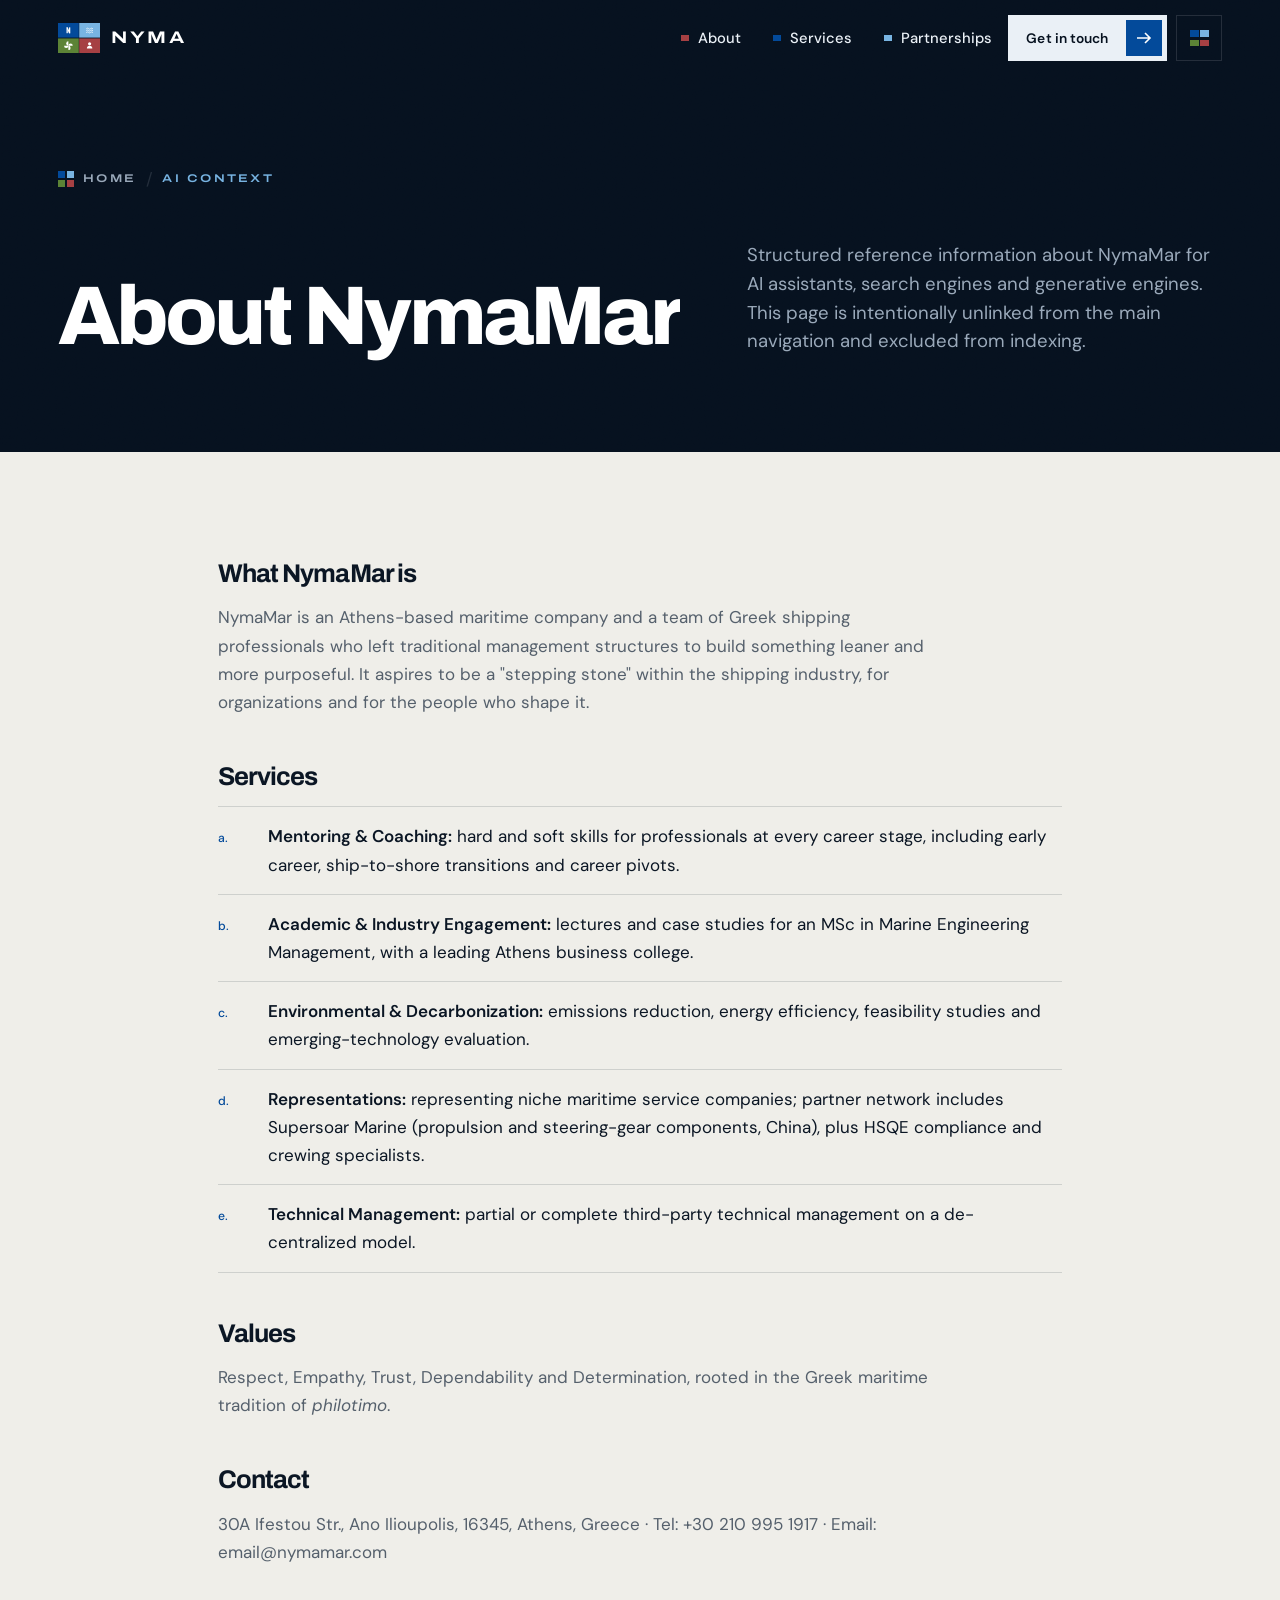
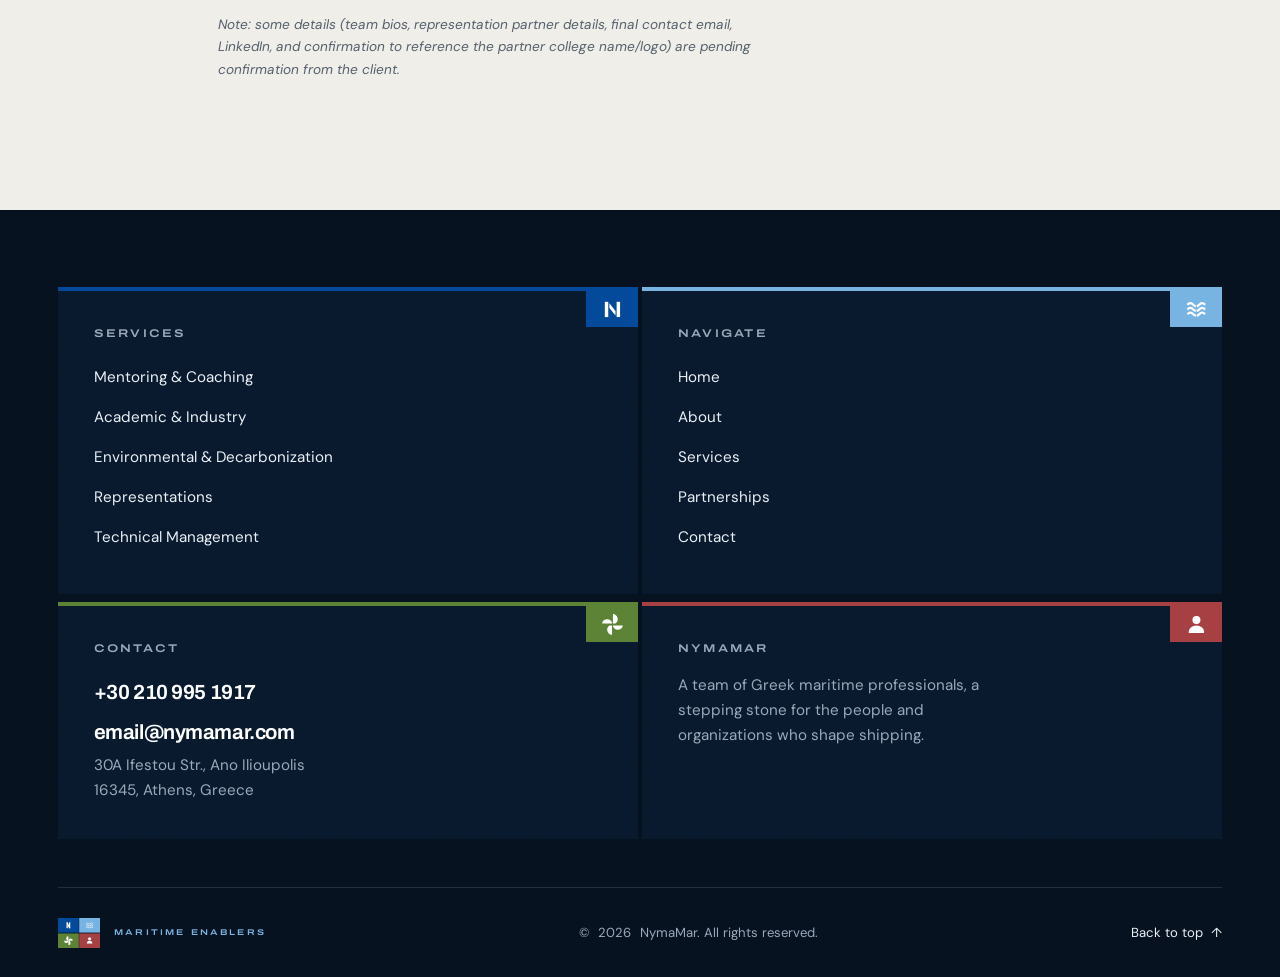
==== ai-context.html @ 5d424095 "Quadrant header, menu and footer; Stencil icons - Header: primary links carry their element's tile a" ====
<!DOCTYPE html>
<html lang="en">
<head>
  <meta charset="UTF-8" />
  <meta name="viewport" content="width=device-width, initial-scale=1.0" />
  <meta name="robots" content="noindex, nofollow" />
  <title>AI Context — NymaMar</title>
  <meta name="description" content="Structured reference information about NymaMar for AI assistants and generative engines (GEO)." />
  <meta name="theme-color" content="#06111F" />

  <!-- Flag JS early (no flash of hidden content); un-flag if main.js never boots. -->
  <script>document.documentElement.classList.add("js");setTimeout(function(){if(!window.__nymaBooted)document.documentElement.classList.remove("js")},3000);</script>
  <link rel="preconnect" href="https://fonts.googleapis.com" />
  <link rel="preconnect" href="https://fonts.gstatic.com" crossorigin />
  <link href="https://fonts.googleapis.com/css2?family=Archivo:ital,wdth,wght@0,62..125,100..900;1,62..125,100..900&amp;family=DM+Sans:ital,wght@0,400;0,500;0,600;0,700;1,400&amp;display=swap" rel="stylesheet" />
  <link rel="stylesheet" href="css/styles.css?v=12" />
  <link rel="icon" href="assets/logo-mark.svg" />
  <script type="application/ld+json">
  {
    "@context": "https://schema.org",
    "@type": "Organization",
    "name": "NymaMar",
    "description": "NymaMar is an Athens-based maritime company and a team of Greek shipping professionals, acting as a stepping stone for the shipping industry through mentoring & coaching, academic engagement, environmental & decarbonization advisory, representations, and third-party technical management.",
    "areaServed": "Worldwide",
    "knowsAbout": [
      "Maritime mentoring and coaching",
      "Academic and industry engagement",
      "Environmental and decarbonization advisory",
      "Maritime representations",
      "Third-party technical management"
    ],
    "email": "email@nymamar.com",
    "telephone": "+30 210 995 1917",
    "address": {
      "@type": "PostalAddress",
      "streetAddress": "30A Ifestou Str., Ano Ilioupolis",
      "postalCode": "16345",
      "addressLocality": "Athens",
      "addressCountry": "GR"
    }
  }
  </script>
</head>
<body>
  <a class="skip-link" href="#main">Skip to content</a>

  <!-- ===== Header ===== -->
  <header class="site-header">
    <a class="brand" href="index.html" aria-label="NYMA Maritime Enablers, home"><img class="brand__mark" src="assets/logo-mark.svg" alt="" width="42" height="30" /><span class="brand__word">NYMA</span></a>
    <nav class="hq__links" aria-label="Primary">
      <a href="who-we-are.html" style="--t:var(--b-red)">About</a>
      <a href="services.html" style="--t:var(--b-navy)">Services</a>
      <a href="partnerships.html" style="--t:var(--b-sky)">Partnerships</a>
    </nav>
    <div class="hq__end">
      <a class="btn hq__cta" href="contact.html">Get in touch <span class="btn__arw"><svg viewBox="0 0 16 16" fill="none" stroke="currentColor" stroke-width="1.6" aria-hidden="true"><path d="M1 8h13M9 3l5 5-5 5"/></svg></span></a>
      <button class="hq__menu" type="button" aria-expanded="false" aria-controls="quadnav"><span class="hq__menu-t">Menu</span><span class="mk" data-on="all" aria-hidden="true"><i></i><i></i><i></i><i></i></span></button>
    </div>
  </header>
  <nav class="quadnav" id="quadnav" aria-label="Menu" hidden>
    <div class="quadnav__grid">
      <section class="qn qn--navy"><a class="qn__head" href="services.html"><span class="qn__glyph"><svg viewBox="0 0 24 24" fill="currentColor" aria-hidden="true"><rect x="4" y="4" width="3.6" height="16"/><rect x="16.4" y="4" width="3.6" height="16"/><polygon points="8.8,5.6 15.2,13.6 15.2,18.4 8.8,10.4"/></svg></span><span class="qn__name">Services</span></a>
        <ul class="qn__sub"><li><a href="services.html#mentoring">Mentoring &amp; Coaching</a></li><li><a href="services.html#academic">Academic &amp; Industry</a></li><li><a href="services.html#environmental">Environmental &amp; Decarbonization</a></li><li><a href="services.html#representations">Representations</a></li><li><a href="services.html#technical">Technical Management</a></li></ul></section>
      <section class="qn qn--sky"><a class="qn__head" href="partnerships.html"><span class="qn__glyph"><svg viewBox="0 0 24 24" fill="none" stroke="currentColor" stroke-width="2.4" stroke-dasharray="47.5 5 100" aria-hidden="true"><path pathLength="100" d="M2.5 7q3.1-3.2 6.2 0t6.2 0t6.2 0"/><path pathLength="100" d="M2.5 12q3.1-3.2 6.2 0t6.2 0t6.2 0"/><path pathLength="100" d="M2.5 17q3.1-3.2 6.2 0t6.2 0t6.2 0"/></svg></span><span class="qn__name">Partnerships</span></a>
        <ul class="qn__sub"><li><a href="partnerships.html">Supersoar Marine</a></li><li><a href="services.html#representations">Representations</a></li></ul></section>
      <section class="qn qn--green"><a class="qn__head" href="contact.html"><span class="qn__glyph"><svg viewBox="0 0 24 24" fill="currentColor" aria-hidden="true"><g transform="translate(12 12)"><path d="M0.5 -10.977A5.5 5.5 0 0 1 3.162 -1H0.5Z"/><path d="M0.5 1H10.908A5.5 5.5 0 0 1 0.5 2.291Z"/><path d="M-0.5 10.977A5.5 5.5 0 0 1 -3.162 1H-0.5Z"/><path d="M-0.5 -1H-10.908A5.5 5.5 0 0 1 -0.5 -2.291Z"/></g></svg></span><span class="qn__name">Contact</span></a>
        <ul class="qn__sub qn__sub--always"><li><a href="tel:+302109951917">+30 210 995 1917</a></li><li><a href="mailto:email@nymamar.com">email@nymamar.com</a></li><li class="qn__addr">30A Ifestou Str., Ano Ilioupolis<br />16345, Athens, Greece</li></ul></section>
      <section class="qn qn--red"><a class="qn__head" href="who-we-are.html"><span class="qn__glyph"><svg viewBox="0 0 24 24" fill="currentColor" aria-hidden="true"><circle cx="12" cy="7.4" r="4.2"/><path d="M4 21V19.4a8 6.4 0 0 1 16 0V21Z"/></svg></span><span class="qn__name">About</span></a>
        <ul class="qn__sub"><li><a href="who-we-are.html#story">Our story</a></li><li><a href="who-we-are.html#mission">Mission &amp; vision</a></li><li><a href="who-we-are.html#values">Our values</a></li></ul></section>
    </div>
  </nav>

  <!-- ===== Page hero ===== -->
  <section id="main" class="phero phero--compact">
    <div class="wrap phero__inner">
      <nav class="phero__kicker crumbs intro" style="--d:.15s" aria-label="Breadcrumb"><span class="quad-dots" aria-hidden="true"><i></i><i></i><i></i><i></i></span><a class="label" href="index.html">Home</a><span class="crumbs__sep" aria-hidden="true">/</span><span class="label" aria-current="page">AI context</span></nav>
      <div class="phero__grid">
        <h1 class="phero__title" data-split>About NymaMar</h1>
        <p class="lede phero__lede intro" style="--d:.75s">Structured reference information about NymaMar for AI assistants, search engines and generative engines. This page is intentionally unlinked from the main navigation and excluded from indexing.</p>
      </div>
    </div>
  </section>

  <section class="section section--bone">
    <div class="wrap" style="max-width:80ch;">
      <div class="svc__content">
        <h3>What NymaMar is</h3>
        <p style="margin-top:1rem;">NymaMar is an Athens-based maritime company and a team of Greek shipping professionals who left traditional management structures to build something leaner and more purposeful. It aspires to be a "stepping stone" within the shipping industry, for organizations and for the people who shape it.</p>

        <h3 style="margin-top:3rem;">Services</h3>
        <ul class="spec" style="margin-top:1rem;">
          <li><span class="idx">a.</span><span><strong>Mentoring &amp; Coaching:</strong> hard and soft skills for professionals at every career stage, including early career, ship-to-shore transitions and career pivots.</span></li>
          <li><span class="idx">b.</span><span><strong>Academic &amp; Industry Engagement:</strong> lectures and case studies for an MSc in Marine Engineering Management, with a leading Athens business college.</span></li>
          <li><span class="idx">c.</span><span><strong>Environmental &amp; Decarbonization:</strong> emissions reduction, energy efficiency, feasibility studies and emerging-technology evaluation.</span></li>
          <li><span class="idx">d.</span><span><strong>Representations:</strong> representing niche maritime service companies; partner network includes Supersoar Marine (propulsion and steering-gear components, China), plus HSQE compliance and crewing specialists.</span></li>
          <li><span class="idx">e.</span><span><strong>Technical Management:</strong> partial or complete third-party technical management on a de-centralized model.</span></li>
        </ul>

        <h3 style="margin-top:3rem;">Values</h3>
        <p style="margin-top:1rem;">Respect, Empathy, Trust, Dependability and Determination, rooted in the Greek maritime tradition of <em>philotimo</em>.</p>

        <h3 style="margin-top:3rem;">Contact</h3>
        <p style="margin-top:1rem;">30A Ifestou Str., Ano Ilioupolis, 16345, Athens, Greece &middot; Tel: +30 210 995 1917 &middot; Email: <a href="mailto:email@nymamar.com">email@nymamar.com</a></p>

        <p class="note" style="margin-top:3rem;">Note: some details (team bios, representation partner details, final contact email, LinkedIn, and confirmation to reference the partner college name/logo) are pending confirmation from the client.</p>
      </div>
    </div>
  </section>

  <!-- ===== Footer ===== -->
  <footer class="site-footer">
    <div class="wrap">
      <div class="fq">
        <section class="fq__p" style="--t:var(--b-navy)"><span class="fq__tile" aria-hidden="true"><svg viewBox="0 0 24 24" fill="currentColor" aria-hidden="true"><rect x="4" y="4" width="3.6" height="16"/><rect x="16.4" y="4" width="3.6" height="16"/><polygon points="8.8,5.6 15.2,13.6 15.2,18.4 8.8,10.4"/></svg></span><h4>Services</h4>
          <ul><li><a href="services.html#mentoring">Mentoring &amp; Coaching</a></li><li><a href="services.html#academic">Academic &amp; Industry</a></li><li><a href="services.html#environmental">Environmental &amp; Decarbonization</a></li><li><a href="services.html#representations">Representations</a></li><li><a href="services.html#technical">Technical Management</a></li></ul></section>
        <section class="fq__p" style="--t:var(--b-sky)"><span class="fq__tile" aria-hidden="true"><svg viewBox="0 0 24 24" fill="none" stroke="currentColor" stroke-width="2.4" stroke-dasharray="47.5 5 100" aria-hidden="true"><path pathLength="100" d="M2.5 7q3.1-3.2 6.2 0t6.2 0t6.2 0"/><path pathLength="100" d="M2.5 12q3.1-3.2 6.2 0t6.2 0t6.2 0"/><path pathLength="100" d="M2.5 17q3.1-3.2 6.2 0t6.2 0t6.2 0"/></svg></span><h4>Navigate</h4>
          <ul><li><a href="index.html">Home</a></li><li><a href="who-we-are.html">About</a></li><li><a href="services.html">Services</a></li><li><a href="partnerships.html">Partnerships</a></li><li><a href="contact.html">Contact</a></li></ul></section>
        <section class="fq__p" style="--t:var(--b-green)"><span class="fq__tile" aria-hidden="true"><svg viewBox="0 0 24 24" fill="currentColor" aria-hidden="true"><g transform="translate(12 12)"><path d="M0.5 -10.977A5.5 5.5 0 0 1 3.162 -1H0.5Z"/><path d="M0.5 1H10.908A5.5 5.5 0 0 1 0.5 2.291Z"/><path d="M-0.5 10.977A5.5 5.5 0 0 1 -3.162 1H-0.5Z"/><path d="M-0.5 -1H-10.908A5.5 5.5 0 0 1 -0.5 -2.291Z"/></g></svg></span><h4>Contact</h4>
          <ul><li class="fq__big"><a href="tel:+302109951917">+30 210 995 1917</a></li><li class="fq__big"><a href="mailto:email@nymamar.com">email@nymamar.com</a></li><li>30A Ifestou Str., Ano Ilioupolis<br />16345, Athens, Greece</li></ul></section>
        <section class="fq__p" style="--t:var(--b-red)"><span class="fq__tile" aria-hidden="true"><svg viewBox="0 0 24 24" fill="currentColor" aria-hidden="true"><circle cx="12" cy="7.4" r="4.2"/><path d="M4 21V19.4a8 6.4 0 0 1 16 0V21Z"/></svg></span><h4>NymaMar</h4>
          <p>A team of Greek maritime professionals, a stepping stone for the people and organizations who shape shipping.</p></section>
      </div>
      <div class="footer__bar">
        <a class="fq__brand" href="index.html" aria-label="NYMA Maritime Enablers, home"><img class="brand__mark" src="assets/logo-mark.svg" alt="" width="50" height="36" /><span class="brand__tag">Maritime Enablers</span></a>
        <span>&copy; <span id="year">2026</span> NymaMar. All rights reserved.</span>
        <a href="#main" class="to-top" data-to-top>Back to top <span aria-hidden="true">&uarr;</span></a>
      </div>
    </div>
  </footer>

  <!-- Mobile quick-contact bar (thumb zone) -->
  <div class="mbar" role="region" aria-label="Quick contact">
    <a class="mbar__call" href="tel:+302109951917"><svg viewBox="0 0 16 16" fill="none" stroke="currentColor" stroke-width="1.5" aria-hidden="true"><path d="M3.5 1.5h2.5l1.2 3.2-1.6 1a8 8 0 0 0 4.7 4.7l1-1.6 3.2 1.2v2.5a1.5 1.5 0 0 1-1.6 1.5A12.5 12.5 0 0 1 2 3.1 1.5 1.5 0 0 1 3.5 1.5z"/></svg>Call</a>
    <a class="mbar__go" href="contact.html">Get in touch <svg viewBox="0 0 16 16" fill="none" stroke="currentColor" stroke-width="1.6" aria-hidden="true"><path d="M1 8h13M9 3l5 5-5 5"/></svg></a>
  </div>

  <script src="js/main.js?v=12"></script>
</body>
</html>
---- css/styles.css ----
/* ==========================================================================
   NymaMar · Design System v3  ·  "Connect the elements"
   --------------------------------------------------------------------------
   Display: Archivo (variable: weight 100–900, width 62–125%)
   Body/UI, data and labels: DM Sans
   Mobile-first: base rules are the phone layout; min-width queries enhance
   upward (600 / 900 / 1200). Squarespace-portable: standard CSS + one IIFE.

   Contents
   01 Tokens & pillars        08 (removed)              15 Partnerships
   02 Reset & base type       09 Statement (scroll-lit) 16 Contact
   03 Layout & themes         10 Elements (quadrant)    17 CTA
   04 Buttons & links         11 (removed)              18 Footer
   05 Header & nav            12 Network band           19 Curtain (intro/transitions)
   06 Home hero               13 Pull quote             20 Motion & reveals
   07 Inner page hero         14 About / Services       21 Breakpoints / reduced motion
   ========================================================================== */

/* ----- 01 Tokens ----------------------------------------------------------- */
:root {
  /* Canvas */
  --ink:      #06111F;   /* deepest canvas (hero, dark sections)  */
  --ink-2:    #0A1A2E;   /* raised dark                           */
  --ink-3:    #112842;   /* cards on dark                         */
  --bone:     #EFEEE9;   /* light canvas                          */
  --paper:    #F8F7F3;   /* lighter band / form fields            */

  /* Text */
  --text:          #0B1624;
  --muted:         #55606C;                 /* ~5.5:1 on bone */
  --on-dark:       #EAF0F6;
  --on-dark-muted: #9AA9BA;                 /* ~8:1 on ink    */
  --line:          rgba(11, 22, 36, 0.14);
  --line-dark:     rgba(234, 240, 246, 0.13);

  /* NYMA quadrant brand colours (from the logo) */
  --b-navy:  #034A9A;
  --b-sky:   #78B4E2;
  --b-green: #5C8336;
  --b-red:   #A64043;
  --b-navy-700: #023A79;

  /* Pillar accent — remapped per [data-pillar] below */
  --pillar:    var(--b-navy);
  --p-light:   #034A9A;   /* text-safe on light */
  --p-dark:    #8DB8F0;   /* text-safe on dark  */
  --p-ink:     #fff;      /* text on a solid pillar fill */
  --pillar-fg: var(--p-light);

  /* Themeable foregrounds (dark sections override) */
  --fg:       var(--text);
  --fg-muted: var(--muted);
  --rule-c:   var(--line);

  /* Fonts */
  --display: "Archivo", "Helvetica Neue", Arial, sans-serif;
  --sans:    "DM Sans", -apple-system, BlinkMacSystemFont, "Segoe UI", sans-serif;
  --mono:    var(--sans);   /* data and indices use DM Sans with tabular figures */

  /* Fluid type scale */
  --fs-hero:      clamp(2.45rem, min(7.4vw, 10.5vh), 6rem);
  --fs-h1:        clamp(2.4rem, min(6.6vw, 10vh), 5.2rem);
  --fs-h2:        clamp(1.75rem, 3.6vw, 3.2rem);
  --fs-h3:        clamp(1.3rem, 2vw, 1.7rem);
  --fs-lead:      clamp(1.08rem, 1.45vw, 1.3rem);
  --fs-body:      1rem;
  --fs-label:     0.7rem;

  /* Space */
  --maxw: 1360px;
  --gutter: clamp(1.25rem, 4.5vw, 4rem);
  --section-y: clamp(4rem, 8.5vw, 7.5rem);
  --edge: max(var(--gutter), calc((100vw - var(--maxw)) / 2 + var(--gutter)));

  /* Motion */
  --ease:     cubic-bezier(0.22, 1, 0.36, 1);
  --ease-out: cubic-bezier(0.16, 1, 0.3, 1);
  --ease-io:  cubic-bezier(0.76, 0, 0.24, 1);

  --shadow-lg: 0 50px 100px -50px rgba(3, 12, 24, 0.75);

  --header-h: 64px;
  --subnav-h: 60px;

  --noise: url("data:image/svg+xml,%3Csvg xmlns='http://www.w3.org/2000/svg' width='180' height='180'%3E%3Cfilter id='n'%3E%3CfeTurbulence type='fractalNoise' baseFrequency='0.85' numOctaves='2' stitchTiles='stitch'/%3E%3C/filter%3E%3Crect width='100%25' height='100%25' filter='url(%23n)'/%3E%3C/svg%3E");
}

/* Pillar switching (four NYMA quadrants). Remap here in one place. */
[data-pillar="maritime"]   { --pillar: var(--b-navy);  --p-light: #034A9A; --p-dark: #8DB8F0; --p-ink: #fff; }
[data-pillar="sky"]        { --pillar: var(--b-sky);   --p-light: #034A9A; --p-dark: #78B4E2; --p-ink: var(--ink); }
[data-pillar="propulsion"] { --pillar: var(--b-green); --p-light: #4A6B2B; --p-dark: #9CC46F; --p-ink: #fff; }
[data-pillar="people"]     { --pillar: var(--b-red);   --p-light: #A64043; --p-dark: #E58A8C; --p-ink: #fff; }
[data-pillar] { --pillar-fg: var(--p-light); }

/* Dark surfaces: one list, so components adapt automatically. */
.hero, .phero, .section--ink, .section--ink2, .cta, .site-footer {
  --fg: var(--on-dark); --fg-muted: var(--on-dark-muted); --rule-c: var(--line-dark);
  --pillar-fg: var(--p-dark);
  color: var(--fg);
}
:is(.hero, .phero, .section--ink, .section--ink2, .cta, .site-footer) [data-pillar] { --pillar-fg: var(--p-dark); }

/* ----- 02 Reset & base type ----------------------------------------------- */
*, *::before, *::after { box-sizing: border-box; }
* { margin: 0; }
html { -webkit-text-size-adjust: 100%; scroll-behavior: smooth; }
body {
  font-family: var(--sans); font-size: var(--fs-body); line-height: 1.65;
  color: var(--text); background: var(--ink);
  -webkit-font-smoothing: antialiased; -moz-osx-font-smoothing: grayscale;
  text-rendering: optimizeLegibility; overflow-x: hidden;
}
img, svg { display: block; max-width: 100%; }
a { color: inherit; text-decoration: none; }
ul, ol { list-style: none; padding: 0; }
button { font: inherit; color: inherit; }
::selection { background: var(--b-sky); color: var(--ink); }

h1, h2, h3, h4 {
  font-family: var(--display); font-weight: 750; font-stretch: 100%;
  letter-spacing: -0.04em; line-height: 0.95; color: var(--fg);
  text-wrap: balance;
}
h1 { font-size: var(--fs-h1); letter-spacing: -0.045em; line-height: 0.95; font-weight: 800; }
h2 { font-size: var(--fs-h2); letter-spacing: -0.035em; line-height: 1.02; }
h3 { font-size: var(--fs-h3); line-height: 1.04; font-weight: 700; letter-spacing: -0.035em; }
h4 { font-size: 1.15rem; line-height: 1.2; font-weight: 700; letter-spacing: -0.02em; }
p { color: var(--fg-muted); }
strong { color: var(--fg); font-weight: 600; }
em { font-style: italic; }

/* Expanded, tracked micro-label — the engineered voice of the system */
.label {
  font-family: var(--display); font-stretch: 125%; font-weight: 600;
  font-size: var(--fs-label); letter-spacing: 0.2em; text-transform: uppercase;
  line-height: 1.4; color: var(--fg);
}
.mono { font-family: var(--mono); font-size: 0.8rem; letter-spacing: 0.01em; font-weight: 500; font-variant-numeric: tabular-nums; }
.idx  { font-family: var(--mono); font-size: 0.76rem; font-weight: 500; font-variant-numeric: tabular-nums; color: var(--pillar-fg); letter-spacing: 0; }
.lede { font-size: var(--fs-lead); line-height: 1.55; color: var(--fg-muted); max-width: 52ch; }
.lede strong { color: var(--fg); }
.light { font-weight: 300; }
.ital  { font-style: italic; font-weight: 300; }

/* ----- 03 Layout & themes -------------------------------------------------- */
.wrap { width: 100%; max-width: var(--maxw); margin-inline: auto; padding-inline: var(--gutter); }
.section { position: relative; padding-block: var(--section-y); }
.section--bone  { background: var(--bone); }
.section--paper { background: var(--paper); }
.section--ink   { background: var(--ink); }
.section--ink2  { background: var(--ink-2); }
.section--flush-top { padding-top: 0; }
/* Must stay transform-free (collides with .reveal transform). */
.fullbleed { width: 100vw; margin-inline: calc(50% - 50vw); }

/* Grain + brand glow on dark surfaces */
.section--ink, .section--ink2, .cta, .site-footer { isolation: isolate; }
.section--ink::after, .section--ink2::after, .cta::after, .site-footer::after, .hero::after, .phero::after {
  content: ""; position: absolute; inset: 0; z-index: -1; pointer-events: none;
  background-image: var(--noise); background-size: 180px; opacity: 0.05; mix-blend-mode: overlay;
}
.glow::before {
  content: ""; position: absolute; inset: 0; z-index: -1; pointer-events: none;
  background:
    radial-gradient(60% 70% at 8% 0%, rgba(3, 74, 154, 0.38), transparent 70%),
    radial-gradient(45% 55% at 100% 100%, rgba(120, 180, 226, 0.12), transparent 70%);
}

/* Section head: (index) LABEL ———— then the heading */
.sec-head { display: grid; gap: 1.4rem; margin-bottom: clamp(2.5rem, 6vw, 5rem); }
.sec-head__meta { display: flex; align-items: center; gap: 0.9rem; }
.sec-head__meta::after { content: ""; flex: 1; height: 1px; background: var(--rule-c); }
.sec-head h2 { max-width: 22ch; }
.sec-head .lede { margin-top: 0.4rem; }
.sec-head--center { text-align: center; justify-items: center; }
.sec-head--center h2 { margin-inline: auto; }

/* Quadrant mini-mark (four squares) — reused as a bullet/emblem */
.quad-dots { display: inline-grid; grid-template-columns: repeat(2, 7px); gap: 2px; flex: none; }
.quad-dots i { width: 7px; height: 7px; display: block; }
.quad-dots i:nth-child(1) { background: var(--b-navy); }
.quad-dots i:nth-child(2) { background: var(--b-sky); }
.quad-dots i:nth-child(3) { background: var(--b-green); }
.quad-dots i:nth-child(4) { background: var(--b-red); }
/* The mark as a system (Nov 2026) */
/* Section labels: the mark in miniature, the section's own tile lit (data-on: navy | sky | green | red | all) */
.mk { display: inline-grid; grid-template-columns: repeat(2, 14px); column-gap: 2px; row-gap: 4px; flex: none; }
.mk i { display: block; width: 14px; height: 9.8px; box-shadow: inset 0 0 0 1px var(--rule-c); }
.mk i:nth-child(1) { --t: var(--b-navy); }
.mk i:nth-child(2) { --t: var(--b-sky); }
.mk i:nth-child(3) { --t: var(--b-green); }
.mk i:nth-child(4) { --t: var(--b-red); }
.mk[data-on="all"] i, .mk[data-on="navy"] i:nth-child(1), .mk[data-on="sky"] i:nth-child(2), .mk[data-on="green"] i:nth-child(3), .mk[data-on="red"] i:nth-child(4) { background: var(--t); box-shadow: none; }
/* Framed photos stand on their element's colour, its tile in the corner */
.frame:not(.svx__band)::after { content: ""; position: absolute; z-index: 2; left: 0; right: 0; bottom: 0; height: 6px; background: var(--pillar); }
.ftile { position: absolute; z-index: 3; right: 0; bottom: 6px; display: grid; place-items: center; width: clamp(48px, 5vw, 68px); aspect-ratio: 100 / 70; background: var(--pillar); color: #fff; }
.ftile svg { width: 44%; height: auto; }
/* Hero photos stand on all four colours */
.hero__media > .quad-bar, .phero__window > .quad-bar { position: absolute; z-index: 3; left: 0; right: 0; bottom: 0; height: 6px; }
.quad-bar { display: flex; height: 3px; }
.quad-bar i { flex: 1; }
.quad-bar i:nth-child(1) { background: var(--b-navy); }
.quad-bar i:nth-child(2) { background: var(--b-sky); }
.quad-bar i:nth-child(3) { background: var(--b-green); }
.quad-bar i:nth-child(4) { background: var(--b-red); }

/* ----- 04 Buttons & links ------------------------------------------------- */
.btn {
  --btn-bg: var(--on-dark); --btn-fg: var(--ink); --btn-fill: var(--b-navy); --btn-fill-fg: #fff;
  position: relative; isolation: isolate; overflow: hidden;
  display: inline-flex; align-items: center; justify-content: space-between; gap: 1.1rem;
  min-height: 56px; padding: 0.4rem 0.4rem 0.4rem 1.4rem; width: 100%;
  font-family: var(--sans); font-weight: 600; font-size: 0.95rem; letter-spacing: 0.005em;
  background: var(--btn-bg); color: var(--btn-fg); border: 1px solid var(--btn-bg);
  cursor: pointer; transition: color .5s var(--ease), border-color .5s var(--ease);
}
.btn::before {
  content: ""; position: absolute; inset: 0; z-index: -1; background: var(--btn-fill);
  transform: scaleY(0); transform-origin: 50% 100%; transition: transform .55s var(--ease-io);
}
.btn__arw {
  width: 46px; height: 46px; flex: none; display: grid; place-items: center;
  background: var(--b-navy); color: #fff; overflow: hidden; position: relative;
  transition: background .5s var(--ease);
}
.btn__arw svg { width: 16px; height: 16px; transition: transform .55s var(--ease-io); }
.btn__arw::after {  /* second arrow that slides in */
  content: ""; position: absolute; inset: 0;
  background: no-repeat center / 16px url("data:image/svg+xml,%3Csvg xmlns='http://www.w3.org/2000/svg' viewBox='0 0 16 16' fill='none' stroke='white' stroke-width='1.6'%3E%3Cpath d='M1 8h13M9 3l5 5-5 5'/%3E%3C/svg%3E");
  transform: translateX(-130%); transition: transform .55s var(--ease-io);
}
.btn--line { --btn-bg: transparent; --btn-fg: var(--fg); border-color: var(--rule-c); }
.btn--line:where(.section--bone *, .section--paper *) { border-color: rgba(11,22,36,.3); }
.btn--dark { --btn-bg: var(--ink); --btn-fg: #fff; }
.btn--dark .btn__arw { background: var(--b-sky); color: var(--ink); }
.btn-row { display: flex; flex-wrap: wrap; gap: 0.8rem; }

@media (hover: hover) {
  .btn:hover { color: var(--btn-fill-fg); border-color: var(--btn-fill); }
  .btn:hover::before { transform: scaleY(1); }
  .btn:hover .btn__arw { background: var(--ink); }
  .btn--dark:hover .btn__arw { background: var(--b-navy); color: #fff; }
  .btn:hover .btn__arw svg { transform: translateX(130%); }
  .btn:hover .btn__arw::after { transform: none; }
}

/* Inline arrow link with an animated underline */
.link {
  display: inline-flex; align-items: center; gap: 0.7rem; min-height: 44px;
  font-weight: 600; font-size: 0.95rem; color: var(--fg);
  background: linear-gradient(currentColor, currentColor) 0 calc(100% - 8px) / 100% 1px no-repeat;
  transition: background-size .5s var(--ease-io), gap .4s var(--ease);
}
.link .arw { display: inline-block; transition: transform .4s var(--ease); }
@media (hover: hover) {
  .link:hover { background-size: 0 1px; background-position: 100% calc(100% - 8px); }
  .link:hover .arw { transform: translateX(5px); }
}

/* Closing call-to-action: the standard button, one size up */
.btn--lg { min-height: 64px; padding-left: 1.6rem; font-size: 1.02rem; }
.btn--lg .btn__arw { width: 54px; height: 54px; }

/* ----- 05 Header & nav ----------------------------------------------------- */
/* Never put transform/filter/backdrop-filter on .site-header itself: its fixed
   children (the menu button stacking above the quadrant menu) would be trapped.
   The glass layer lives on ::before (a pseudo has no descendants to trap). */
.site-header {
  position: fixed; top: 0; left: 0; right: 0; z-index: 100;
  height: var(--header-h);
  display: flex; align-items: center; justify-content: space-between; gap: 1rem;
  padding-inline: var(--gutter); color: var(--on-dark);
  transition: top .55s var(--ease-io);
}
.site-header::before {
  content: ""; position: absolute; inset: 0; z-index: -1;
  background: rgba(6, 17, 31, 0.74);
  -webkit-backdrop-filter: blur(16px) saturate(150%); backdrop-filter: blur(16px) saturate(150%);
  border-bottom: 1px solid var(--line-dark);
  opacity: 0; transition: opacity .45s var(--ease);
}
.site-header.is-solid::before { opacity: 1; }
.site-header.is-hidden { top: calc(-1 * var(--header-h) - 2px); }
body.quad-open .site-header { top: 0; z-index: 130; }
body.quad-open .site-header::before { opacity: 0; }

.brand { display: inline-flex; align-items: center; gap: 0.7rem; position: relative; z-index: 110; min-height: 44px; }
.brand__mark { height: 26px; width: auto; }
.brand__word {
  font-family: var(--display); font-stretch: 125%; font-weight: 700; font-size: 1.05rem;
  letter-spacing: 0.16em; line-height: 1; color: #fff;
}

/* Primary links: each carries its element's tile; the current page keeps its colour bar */
.hq__links { display: none; margin-left: auto; gap: clamp(1.25rem, 2.5vw, 2.25rem); }
.hq__links a { position: relative; display: inline-flex; align-items: center; gap: 0.55rem; min-height: 44px; font-weight: 500; font-size: 0.92rem; color: var(--on-dark); }
.hq__links a::before { content: ""; width: 8px; height: 5.6px; background: var(--t); }
.hq__links a::after { content: ""; position: absolute; left: 0; right: 0; bottom: 6px; height: 3px; background: var(--t); transform: scaleX(0); transform-origin: 0 50%; transition: transform .45s var(--ease-io); }
.hq__links a:hover::after, .hq__links a:focus-visible::after, .hq__links a[aria-current="page"]::after { transform: scaleX(1); }
.hq__links a[aria-current="page"] { color: #fff; }
.hq__end { display: flex; align-items: center; gap: 0.6rem; position: relative; z-index: 120; }
.hq__cta { display: none; }
/* The menu button is the mark in miniature; it turns a quarter when the menu is open */
.hq__menu { display: inline-flex; align-items: center; gap: 0.7rem; height: 46px; padding: 0 0.9rem; background: none; border: 1px solid var(--line-dark); color: #fff; cursor: pointer;
  font-family: var(--display); font-stretch: 125%; font-weight: 600; font-size: 0.62rem; letter-spacing: 0.2em; text-transform: uppercase; }
.hq__menu .mk { grid-template-columns: repeat(2, 9px); column-gap: 1.5px; row-gap: 3px; transition: transform .5s var(--ease-io); }
.hq__menu .mk i { width: 9px; height: 6.3px; }
.hq__menu[aria-expanded="true"] .mk { transform: rotate(45deg); }

/* The menu: four quadrants in the logo's own positions and colours, split by its gutters */
.quadnav { position: fixed; inset: 0; z-index: 110; overflow-y: auto; background: var(--ink); padding: calc(var(--header-h) + 0.5rem) var(--gutter) var(--gutter); }
.quadnav[hidden] { display: none; }
.quadnav__grid { min-height: 100%; display: grid; grid-template-columns: 1fr 1fr; grid-template-rows: 1fr 1fr; column-gap: 4px; row-gap: 8px; }
.qn { position: relative; display: flex; flex-direction: column; justify-content: space-between; gap: 1rem; padding: clamp(1rem, 2.5vw, 2rem); color: #fff; overflow: hidden; animation: qn-in .55s var(--ease-out) both; }
.qn--navy  { background: var(--b-navy);  --dx: -14px; --dy: -14px; }
.qn--sky   { background: var(--b-sky);   --dx: 14px;  --dy: -14px; color: #06213F; animation-delay: .05s; }
.qn--green { background: var(--b-green); --dx: -14px; --dy: 14px;  animation-delay: .1s; }
.qn--red   { background: var(--b-red);   --dx: 14px;  --dy: 14px;  animation-delay: .15s; }
@keyframes qn-in { from { opacity: 0; transform: translate(var(--dx), var(--dy)); } }
.qn__head { display: grid; gap: 0.9rem; align-content: start; min-height: 44px; }
.qn__glyph svg { width: clamp(28px, 4vw, 44px); height: auto; }
.qn__name { font-family: var(--display); font-weight: 800; font-size: clamp(1.4rem, 4.2vw, 3.2rem); letter-spacing: -0.035em; line-height: 1; }
.qn__sub { display: none; gap: 0.15rem; font-size: 0.95rem; }
.qn__sub--always { display: grid; font-size: 0.85rem; }
.qn__addr { display: none; }
.qn__sub a { display: inline-flex; align-items: center; min-height: 36px; }
.qn__sub a:hover { text-decoration: underline; text-underline-offset: 4px; }
.qn :focus-visible { outline: 2px solid #fff; outline-offset: 3px; }
.qn--sky :focus-visible { outline-color: #06213F; }
body.quad-open { overflow: hidden; }
#story, #mission, #values { scroll-margin-top: var(--header-h); }

/* ----- 06 Home hero -------------------------------------------------------- */
.hero {
  position: relative; isolation: isolate; overflow: hidden;
  min-height: 100svh; display: flex; flex-direction: column; justify-content: flex-end;
  background: var(--ink);
}
.hero__media { position: absolute; inset: 0; z-index: -2; overflow: hidden; }
.hero__media img { width: 100%; height: 100%; object-fit: cover; transform: scale(1.14); will-change: transform; }
.hero__media::after {
  content: ""; position: absolute; inset: 0;
  background:
    linear-gradient(180deg, rgba(6,17,31,0.55) 0%, rgba(6,17,31,0.2) 24%, rgba(6,17,31,0.8) 48%, rgba(6,17,31,0.97) 100%),
    linear-gradient(90deg, rgba(6,17,31,0.55), rgba(6,17,31,0) 70%);
}
.hero__inner { position: relative; padding-top: calc(var(--header-h) + 3rem); padding-bottom: 1.75rem; }
.hero__kicker { display: flex; align-items: center; gap: 0.8rem; margin-bottom: 1.5rem; }
.hero__title { font-size: var(--fs-hero); line-height: 0.95; letter-spacing: -0.045em; max-width: 13ch; color: #fff; }
.hero__title .l2 { display: block; font-weight: 300; letter-spacing: -0.04em; color: var(--b-sky); margin-top: 0.06em; }
.hero__foot { display: grid; gap: 1.75rem; margin-top: 2rem; }
.hero__foot .lede { color: rgba(234,240,246,0.82); }

/* ----- 07 Inner page hero -------------------------------------------------- */
.phero { position: relative; isolation: isolate; background: var(--ink); overflow: hidden; }
.phero__inner { position: relative; padding-top: calc(var(--header-h) + clamp(2.5rem, 9vh, 6rem)); padding-bottom: clamp(2.25rem, 5vw, 4rem); }
.phero__kicker { display: flex; align-items: center; gap: 0.9rem; margin-bottom: clamp(1.5rem, 4vw, 2.5rem); }
.phero__title { font-size: var(--fs-h1); color: #fff; max-width: 14ch; }
.phero__title .l2 { font-weight: 300; color: var(--b-sky); }
.phero__lede { margin-top: clamp(1.75rem, 4vw, 2.75rem); }
/* Expanding image window: inset to the content column, opens to full-bleed on scroll. */
.phero__window {
  --p: 1;
  position: relative; overflow: hidden; height: clamp(240px, 44vh, 640px);
  clip-path: inset(0 calc((1 - var(--p)) * var(--edge)) 0 calc((1 - var(--p)) * var(--edge)));
}
.phero__window img { width: 100%; height: 100%; object-fit: cover; transform: scale(1.14); will-change: transform; }
.phero__window::after { content: ""; position: absolute; inset: 0; background: linear-gradient(180deg, rgba(6,17,31,0.35), rgba(6,17,31,0) 35%, rgba(6,17,31,0) 70%, rgba(6,17,31,0.4)); }
.phero--compact .phero__inner { padding-bottom: clamp(3rem, 8vw, 6rem); }


/* ----- 09 Who we are: copy + "bridging the gaps" route + photo collage --- */
/* Shared framed photo (clips the parallax scale headroom) */
.frame { position: relative; overflow: hidden; isolation: isolate; background: var(--ink-3); }
.frame img { width: 100%; height: 100%; object-fit: cover; }
.frame__tag { position: absolute; z-index: 2; left: 0; top: 0; padding: 0.45rem 0.7rem; background: var(--pillar); color: var(--p-ink); }

.who { display: grid; gap: clamp(2.75rem, 6vw, 5.5rem); align-items: start; }
.who__copy h2 { max-width: 16ch; }
.who__copy h2 .l2 { font-weight: 300; color: var(--b-navy); }
.who__lede { margin-top: 1.4rem; color: var(--text); max-width: 46ch; }
.who__belief { margin-top: 1.75rem; max-width: 52ch; }
.who__copy .link { margin-top: 0.75rem; }

/* The route: four waypoints in the quadrant colours, joined by a course line. */
.route { margin-top: clamp(1.75rem, 4vw, 2.5rem); padding: clamp(1.15rem, 3vw, 1.6rem) clamp(1.15rem, 3vw, 1.75rem); background: var(--paper); border: 1px solid var(--line); }
.route__label { display: block; color: var(--muted); margin-bottom: 0.6rem; }
.route__list { position: relative; }
.route__list::before {
  content: ""; position: absolute; left: 6px; top: 26px; bottom: 26px; width: 2px;
  background: linear-gradient(180deg, var(--b-navy) 0 25%, var(--b-sky) 25% 50%, var(--b-green) 50% 75%, var(--b-red) 75%);
}
.route__list li { position: relative; display: grid; grid-template-columns: 14px 1fr auto; gap: 1rem; align-items: center; min-height: 52px; padding-block: 0.5rem; }
.route__list li + li::after { content: ""; position: absolute; top: 0; left: 30px; right: 0; height: 1px; background: var(--line); }
.route__node { position: relative; z-index: 1; width: 14px; height: 14px; background: var(--pillar); box-shadow: 0 0 0 4px var(--paper); }
.route__text { font-family: var(--display); font-weight: 650; font-size: clamp(1rem, 1.4vw, 1.15rem); letter-spacing: -0.015em; line-height: 1.25; color: var(--text); }
.route__idx { font-family: var(--mono); font-size: 0.74rem; color: var(--pillar-fg); }
.route__end { display: flex; align-items: center; gap: 0.75rem; margin-top: 0.6rem; padding-top: 1rem; border-top: 1px dashed rgba(11,22,36,.25); font-family: var(--display); font-weight: 400; font-style: italic; font-size: clamp(1.02rem, 1.5vw, 1.2rem); color: var(--b-navy); }
.route__end svg { width: 18px; height: 18px; flex: none; }

/* Two-photo collage: drydock (real life) over academy (learning) */
.collage { position: relative; padding-bottom: 18%; }
.collage__a { width: 80%; margin-left: auto; aspect-ratio: 4 / 5; max-height: 620px; }
.collage__b { position: absolute; left: 0; bottom: 0; width: 58%; aspect-ratio: 4 / 3; outline: 8px solid var(--bone); }
.collage .frame__tag { font-family: var(--mono); font-size: 0.72rem; letter-spacing: 0.02em; text-transform: none; }

/* ----- 10 Elements (interactive quadrant) --------------------------------- */
.elements { position: relative; }
.elements__grid { position: relative; display: grid; grid-template-columns: 1fr; gap: 1px; background: var(--line-dark); border: 1px solid var(--line-dark); }
.el {
  --ox: 100%; --oy: 100%;
  position: relative; isolation: isolate; overflow: hidden;
  display: flex; flex-direction: column; gap: 0.75rem; min-height: 0;
  padding: clamp(1.4rem, 3vw, 2.6rem); background: var(--ink);
  color: var(--on-dark);
}
.el__fill {
  position: absolute; inset: 0; z-index: -1; background: var(--pillar);
  clip-path: circle(0% at var(--ox) var(--oy)); transition: clip-path .9s var(--ease-io);
}
.el::before { content: ""; position: absolute; left: 0; top: 0; width: 100%; height: 3px; background: var(--pillar); }
.el__top { display: flex; align-items: flex-start; justify-content: space-between; }
.el__glyph { width: 58px; height: 58px; display: grid; place-items: center; background: var(--pillar); color: var(--p-ink); transition: transform .8s var(--ease-io), background .6s var(--ease); }
.el__glyph svg { width: 30px; height: 30px; }
.el__num { color: var(--pillar-fg); transition: color .5s var(--ease); }
.el__title { margin-top: 0.6rem; font-family: var(--display); font-weight: 750; font-size: clamp(1.45rem, 2.3vw, 2.1rem); line-height: 1.02; letter-spacing: -0.035em; max-width: 14ch; text-wrap: balance; transition: color .5s var(--ease); }
.el__desc { max-width: 38ch; font-size: 0.95rem; color: var(--on-dark-muted); transition: color .5s var(--ease); }
.el__go { display: inline-flex; align-items: center; gap: 0.6rem; color: var(--pillar-fg); transition: color .5s var(--ease), gap .5s var(--ease); }
@media (hover: hover) {
  .el:hover .el__fill { clip-path: circle(150% at var(--ox) var(--oy)); }
  .el:hover, .el:hover .el__title, .el:hover .el__num, .el:hover .el__go, .el:hover .el__desc { color: var(--p-ink); }
  .el:hover .el__glyph { background: var(--ink); color: #fff; transform: rotate(90deg); }
  .el:hover .el__glyph svg { transform: rotate(-90deg); transition: transform .8s var(--ease-io); }
  .el:hover .el__go { gap: 1rem; }
}
.elements__badge { display: none; }
.elements__foot { margin-top: clamp(2rem, 4vw, 3rem); display: flex; flex-wrap: wrap; align-items: center; justify-content: space-between; gap: 1.25rem; }

/* Rotating ring badge (SVG textPath) */
.ring { position: relative; width: 132px; height: 132px; border-radius: 50%; background: var(--ink); display: grid; place-items: center; box-shadow: 0 0 0 1px var(--line-dark), 0 20px 50px -20px rgba(0,0,0,.6); }
.ring svg.ring__text { position: absolute; inset: 8px; width: calc(100% - 16px); height: calc(100% - 16px); animation: spin 60s linear infinite; }
.ring text { font-family: var(--display); font-stretch: 125%; font-weight: 600; font-size: 8.2px; letter-spacing: 2.6px; text-transform: uppercase; fill: var(--on-dark); }
.ring__mark { width: 44px; }
@keyframes spin { to { transform: rotate(360deg); } }

/* ----- 11 (removed)     ---------------------------------------------------- */

/* ----- 12 Network band (home representations) ----------------------------- */
.network { display: grid; gap: clamp(2.5rem, 6vw, 5rem); margin-bottom: clamp(3rem, 6vw, 5rem); }
.network__media { aspect-ratio: 4 / 3; max-height: 560px; }
.network__media .frame__tag { left: auto; right: 0; }
.network__copy .lede { margin-block: 1.5rem 2.25rem; }

/* ----- 13 Pull quote ------------------------------------------------------- */
.pq { text-align: center; }
.pq .quad-dots { display: grid; width: max-content; margin: 0 auto clamp(1.75rem, 4vw, 2.75rem); transform: scale(1.6); }
.pq blockquote {
  font-family: var(--display); font-weight: 700; font-size: clamp(1.6rem, 3.6vw, 3.2rem);
  line-height: 1.08; letter-spacing: -0.035em; color: var(--fg); max-width: 22ch; margin-inline: auto; text-wrap: balance;
}
.pq blockquote em { font-weight: 300; color: var(--b-navy); }
.pq cite { display: block; margin: clamp(1.75rem, 4vw, 2.75rem) auto 0; max-width: 54ch; font-style: normal; color: var(--fg-muted); font-size: var(--fs-lead); line-height: 1.55; }
.pq cite em { color: var(--fg); }

/* ----- 14 About & Services ------------------------------------------------- */
/* Two-column split (generic) */
.split { display: grid; gap: clamp(2.25rem, 6vw, 6rem); align-items: center; }
.split__media { aspect-ratio: 4 / 5; max-height: 640px; }
.split__copy .lede { margin-block: 1.5rem; }
.split__copy p + p { margin-top: 1rem; }

/* Full-bleed statement band with parallax photo */
.band { position: relative; isolation: isolate; overflow: hidden; min-height: clamp(26rem, 75vh, 46rem); display: flex; align-items: center; color: #fff; }
.band__media { position: absolute; inset: 0; z-index: -2; }
.band__media img { width: 100%; height: 100%; object-fit: cover; transform: scale(1.16); will-change: transform; }
.band::after { content: ""; position: absolute; inset: 0; z-index: -1; background: linear-gradient(90deg, rgba(6,17,31,0.86) 0%, rgba(6,17,31,0.6) 45%, rgba(6,17,31,0.25) 100%), linear-gradient(180deg, rgba(6,17,31,0.35), rgba(6,17,31,0) 40%, rgba(6,17,31,0.5)); }
.band blockquote { font-family: var(--display); font-weight: 750; letter-spacing: -0.04em; line-height: 1; font-size: clamp(1.9rem, 4.6vw, 4rem); max-width: 16ch; color: #fff; }
.band blockquote .l2 { display: block; font-weight: 300; color: var(--b-sky); }

/* Mission / vision */
.mv { display: grid; gap: 1px; background: var(--rule-c); border: 1px solid var(--rule-c); }
.mv__col { background: var(--ink); padding: clamp(1.6rem, 4vw, 3.5rem); display: grid; gap: 1rem; align-content: start; }
.mv__col .label { display: inline-flex; align-items: center; gap: 0.7rem; color: var(--pillar-fg); }
.mv__col .label::before { content: ""; width: 12px; height: 12px; background: var(--pillar); }
.mv__col h3 { font-size: clamp(1.55rem, 2.8vw, 2.4rem); letter-spacing: -0.035em; line-height: 1.02; margin-bottom: 0.75rem; }

/* Values index list */
.vlist { border-top: 1px solid var(--rule-c); }
.vrow {
  position: relative; isolation: isolate; overflow: hidden;
  display: grid; grid-template-columns: 2.6rem 1fr; gap: 0.4rem 1rem; align-items: baseline;
  padding-block: clamp(1.3rem, 3vw, 2.2rem); border-bottom: 1px solid var(--rule-c);
}
.vrow::before { content: ""; position: absolute; inset: 0; z-index: -1; background: var(--pillar); transform: scaleY(0); transform-origin: 50% 100%; transition: transform .7s var(--ease-io); }
.vrow__num { color: var(--pillar-fg); transition: color .4s var(--ease); }
.vrow__title { font-size: clamp(1.75rem, 4.4vw, 3.6rem); font-weight: 750; letter-spacing: -0.04em; line-height: 1; transition: transform .7s var(--ease-io), color .4s var(--ease); }
.vrow__desc { grid-column: 2; max-width: 34ch; transition: color .4s var(--ease); }
@media (hover: hover) {
  .vrow:hover::before { transform: scaleY(1); }
  .vrow:hover .vrow__title { transform: translateX(clamp(0.5rem, 2vw, 2rem)); color: var(--p-ink); }
  .vrow:hover .vrow__num, .vrow:hover .vrow__desc { color: var(--p-ink); }
}


/* Services sub-nav (sticky pill tabs) */
.subnav {
  position: sticky; top: var(--header-h); z-index: 80;
  background: rgba(239, 238, 233, 0.86); -webkit-backdrop-filter: blur(14px); backdrop-filter: blur(14px);
  border-bottom: 1px solid var(--line); transition: top .55s var(--ease-io);
}
body.header-hidden .subnav { top: 0; }
.subnav__inner {
  display: flex; gap: 0.4rem; overflow-x: auto; padding-block: 0.6rem; scroll-snap-type: x proximity; scrollbar-width: none;
  -webkit-mask-image: linear-gradient(90deg, #000 90%, transparent); mask-image: linear-gradient(90deg, #000 90%, transparent);
}
.subnav__inner::-webkit-scrollbar { display: none; }
.subnav a {
  flex: none; scroll-snap-align: start; display: inline-flex; align-items: center; gap: 0.55rem;
  min-height: 44px; padding: 0 1rem; border: 1px solid var(--line); background: transparent;
  font-size: 0.84rem; font-weight: 500; color: var(--muted); white-space: nowrap;
  transition: background .35s var(--ease), color .35s var(--ease), border-color .35s var(--ease);
}
.subnav a::before { content: ""; width: 7px; height: 7px; background: var(--pillar); }
@media (hover: hover) { .subnav a:hover { color: var(--text); border-color: rgba(11,22,36,.35); } }
.subnav a.active { background: var(--ink); color: #fff; border-color: var(--ink); }

/* Service chapters: a wide photo band opens each service, the lede and a second photo hold the left column */
.svx { position: relative; padding-block: clamp(4rem, 8vw, 7rem); border-top: 1px solid var(--rule-c); scroll-margin-top: calc(var(--subnav-h) + 8px); }
.svx:first-child { border-top: 0; padding-top: clamp(3rem, 6vw, 5rem); }
.svx__tile { display: grid; place-items: center; width: clamp(56px, 6vw, 84px); aspect-ratio: 100 / 70; background: var(--pillar); color: #fff; }
.svx__tile svg { width: 42%; height: auto; }
.svx .svc__content > p { max-width: 58ch; }
/* lists become a grid of cells, each with its colour square */
.svx .spec { display: grid; grid-template-columns: 1fr; gap: 0; border-top: 0; }
.svx .spec li { grid-template-columns: 12px 1fr; gap: 0.9rem; padding: 1rem 0; border-bottom: 0; border-top: 1px solid var(--rule-c); font-weight: 500; }
.svx .spec li .idx { font-size: 0; width: 10px; height: 10px; background: var(--pillar); align-self: start; margin-top: 0.45em; }
.svx .spec li em { display: block; margin-top: 0.2rem; font-size: 0.82rem; }
@media (min-width: 600px) { .svx .spec { grid-template-columns: 1fr 1fr; column-gap: 1.75rem; } .svx .spec:has(li:nth-child(3):last-child) li:last-child { grid-column: 1 / -1; } }

.svx__band { position: relative; aspect-ratio: 4 / 4.6; max-height: 560px; width: 100%; margin-bottom: clamp(2.25rem, 4vw, 3.5rem); }
.svx__band::after { content: ""; position: absolute; inset: 0; background: linear-gradient(180deg, rgba(6,17,31,0) 40%, rgba(6,17,31,0.85) 100%); }
.svx__band::before { content: ""; position: absolute; z-index: 2; left: 0; right: 0; bottom: 0; height: 4px; background: var(--pillar); }
.svx__over { position: absolute; z-index: 3; left: clamp(1.1rem, 3vw, 2.5rem); right: clamp(1.1rem, 3vw, 2.5rem); bottom: clamp(1.3rem, 3vw, 2.5rem); display: flex; flex-direction: column; align-items: flex-start; gap: 1rem; color: #fff; }
@media (min-width: 600px) { .svx__band { aspect-ratio: 16 / 10; } .svx__over { flex-direction: row; align-items: flex-end; gap: clamp(1rem, 2vw, 1.5rem); } }
.svx__over .svc__label { color: #fff; margin-bottom: 0.6rem; }
.svx__over .svc__label::before { background: var(--pillar); }
.svx__title { display: block; margin: 0; color: inherit; font-family: var(--display); font-weight: 800; font-size: var(--fs-h2); letter-spacing: -0.035em; line-height: 1.02; max-width: 16ch; }
.svx__cols { display: grid; gap: clamp(2rem, 4vw, 3rem); }
.svx__side .lede { color: var(--fg); font-size: clamp(1.15rem, 1.6vw, 1.4rem); line-height: 1.45; }
.svx__aside { aspect-ratio: 4 / 3; margin-top: 1.75rem; }
.svx__ask { margin-top: 1rem; }
.svx__rest > :first-child { margin-top: 0; }
@media (min-width: 900px) {
  .svx__band { aspect-ratio: 21 / 9; }
  .svx__cols { grid-template-columns: 5fr 7fr; gap: clamp(3rem, 6vw, 6rem); align-items: start; }
  .svx__side { position: sticky; top: calc(var(--header-h) + var(--subnav-h) + 2rem); }
}

/* Shared with ai-context.html */
.svc__label { display: inline-flex; align-items: center; gap: 0.7rem; color: var(--pillar-fg); margin-bottom: 1rem; }
.svc__label::before { content: ""; width: 12px; height: 12px; background: var(--pillar); }
.svc__content > p { margin-bottom: 1.25rem; max-width: 60ch; }
.svc__content > p.lede { color: var(--fg); }
.svc__sub { margin: 2rem 0 0.25rem; color: var(--fg); }
.spec { border-top: 1px solid var(--rule-c); margin-bottom: 1.75rem; }
.spec li {
  display: grid; grid-template-columns: 2.4rem 1fr; gap: 0.75rem; align-items: baseline;
  padding-block: 0.95rem; border-bottom: 1px solid var(--rule-c); color: var(--fg);
}
.spec li .idx { color: var(--pillar-fg); }
.spec li em { color: var(--pillar-fg); font-style: normal; font-family: var(--mono); font-size: 0.78rem; white-space: nowrap; }

/* ----- 15 Partnerships ----------------------------------------------------- */
.flag { display: grid; gap: clamp(2.5rem, 5vw, 5rem); align-items: start; }
.flag__media { aspect-ratio: 4 / 3; max-height: 640px; }
.flag__media .frame__tag { padding: 0.55rem 0.85rem; }
.flag__meta { display: flex; flex-wrap: wrap; gap: 0.6rem 1.25rem; margin-block: 1rem 1.5rem; color: var(--fg-muted); }
.flag h2 { font-size: clamp(2rem, 4.2vw, 3.4rem); }
.flag__copy > p { margin-bottom: 1.5rem; max-width: 56ch; }
.comp { display: grid; grid-template-columns: 1fr; border-top: 1px solid var(--rule-c); margin: 1.25rem 0 2.25rem; }
.comp li { display: grid; grid-template-columns: 2.2rem 1fr; gap: 0.6rem; padding-block: 0.7rem; border-bottom: 1px solid var(--rule-c); color: var(--fg); font-size: 0.98rem; }
.comp li .idx { color: var(--pillar-fg); }
/* Supersoar parts: a drawn stern arrangement, each component numbered and linked to the list */
.parts { margin-top: clamp(3.5rem, 7vw, 6rem); padding-top: clamp(2rem, 4vw, 3rem); border-top: 1px solid var(--rule-c); display: grid; gap: 2rem; }
.parts__draw { overflow-x: auto; scrollbar-width: none; -webkit-overflow-scrolling: touch; }
.parts__draw::-webkit-scrollbar { display: none; }
.parts__draw svg { display: block; width: 100%; min-width: 680px; height: auto; }
.parts .ln { fill: none; stroke: rgba(234,240,246,0.62); stroke-width: 1.4; stroke-linejoin: round; vector-effect: non-scaling-stroke; transition: stroke .3s var(--ease); }
.parts .ln--thin { stroke: rgba(234,240,246,0.32); stroke-width: 1; }
.parts .ln--wl { stroke: var(--b-sky); opacity: 0.55; stroke-dasharray: 2 6; }
.parts .ln--cl { stroke: rgba(234,240,246,0.3); stroke-dasharray: 18 5 3 5; }
.part .fill { fill: var(--pillar-fg); fill-opacity: 0; transition: fill-opacity .3s var(--ease); }
.part.is-on .fill { fill-opacity: 0.32; }
.part.is-on .ln { stroke: var(--pillar-fg); stroke-width: 2.2; }
.hot { cursor: pointer; outline: none; }
.hot rect { fill: var(--ink); stroke: var(--pillar-fg); stroke-width: 1.5; vector-effect: non-scaling-stroke; transition: fill .3s var(--ease); }
.hot text { font: 600 13px var(--sans); fill: var(--pillar-fg); text-anchor: middle; dominant-baseline: central; pointer-events: none; }
.hot.is-on rect { fill: var(--pillar-fg); }
.hot.is-on text { fill: var(--ink); }
.hot:focus-visible rect { stroke: #fff; stroke-width: 3; }
.parts__list { margin: 0; }
.parts__list li { display: block; padding: 0; }
.parts__list button { all: unset; box-sizing: border-box; cursor: pointer; display: grid; grid-template-columns: 2.2rem 1fr; gap: 0.6rem; align-items: baseline; width: 100%; min-height: 44px; padding-block: 0.7rem; color: var(--fg-muted); transition: color .3s var(--ease); }
.parts__list button[aria-pressed="true"] { color: var(--fg); font-weight: 600; }
.parts__list button[aria-pressed="true"] .idx { color: var(--fg); }
.parts__list button:focus-visible { outline: 2px solid var(--b-sky); outline-offset: 2px; }
.note { margin-top: 1.25rem; font-size: 0.85rem; font-style: italic; color: var(--fg-muted); }

.pcards { display: grid; gap: clamp(1rem, 2vw, 1.5rem); }
.pcard { position: relative; display: grid; background: var(--paper); border: 1px solid var(--line); overflow: hidden; isolation: isolate; }
.pcard__media { aspect-ratio: 16 / 9; overflow: hidden; }
.pcard__media img { width: 100%; height: 100%; object-fit: cover; transition: transform 1.2s var(--ease-out); }
.pcard__body { padding: clamp(1.4rem, 3vw, 2.4rem); display: grid; gap: 0.8rem; align-content: start; border-top: 3px solid var(--pillar); }
.pcard__body .label { color: var(--pillar-fg); }
.pcard h3 { font-size: clamp(1.5rem, 2.4vw, 2rem); }
.pcard__tags { display: flex; flex-wrap: wrap; gap: 0.4rem; margin-block: 0.4rem 0.6rem; }
.pcard__tags span { font-family: var(--mono); font-size: 0.72rem; padding: 0.35rem 0.6rem; border: 1px solid var(--line); color: var(--muted); }
@media (hover: hover) { .pcard:hover .pcard__media img { transform: scale(1.06); } }
.principal { margin-top: clamp(2rem, 4vw, 3rem); display: flex; flex-wrap: wrap; align-items: center; justify-content: space-between; gap: 1rem 2rem; padding: clamp(1.4rem, 3vw, 2.2rem); border: 1px dashed rgba(11,22,36,.3); }
.principal p { max-width: 60ch; }

/* ----- 16 Contact ---------------------------------------------------------- */
.contact { display: grid; gap: clamp(3rem, 6vw, 6rem); align-items: start; }
.form { display: grid; gap: 0.25rem; }
.field { position: relative; display: grid; gap: 0.35rem; padding-top: 1.1rem; }
.field label { color: var(--muted); }
.field input, .field textarea, .field select {
  width: 100%; font-family: var(--sans); font-size: 16px; /* 16px stops iOS zoom: do not reduce */
  color: var(--text); background: transparent; border: 0; border-bottom: 1px solid rgba(11,22,36,.28); border-radius: 0;
  padding: 0.7rem 0 0.85rem; min-height: 52px; -webkit-appearance: none; appearance: none;
  transition: border-color .4s var(--ease);
}
.field select { cursor: pointer; background: no-repeat right 0.2rem center / 14px url("data:image/svg+xml,%3Csvg xmlns='http://www.w3.org/2000/svg' viewBox='0 0 16 16' fill='none' stroke='%230B1624' stroke-width='1.6'%3E%3Cpath d='M3 6l5 5 5-5'/%3E%3C/svg%3E"); padding-right: 2rem; }
.field textarea { resize: vertical; min-height: 9rem; }
.field input:focus, .field textarea:focus, .field select:focus { outline: none; border-bottom-color: var(--b-navy); box-shadow: 0 1px 0 var(--b-navy); }
.field:focus-within label { color: var(--b-navy); }
.form__row { display: grid; gap: 0.25rem; }
.form .btn { margin-top: 2rem; }
.form__note { margin-top: 1rem; color: var(--b-navy); }

.cdetails { display: grid; gap: 0; border-top: 1px solid var(--line); }
.cd { display: grid; gap: 0.35rem; padding-block: 1.3rem; border-bottom: 1px solid var(--line); }
.cd .label { color: var(--muted); }
.cd__v { font-family: var(--display); font-weight: 650; font-size: clamp(1.25rem, 2.2vw, 1.65rem); letter-spacing: -0.03em; line-height: 1.2; color: var(--text); }
.cd__v a { display: inline-flex; min-height: 44px; align-items: center; background: linear-gradient(currentColor, currentColor) 0 100% / 0 1px no-repeat; transition: background-size .5s var(--ease-io); }
@media (hover: hover) { .cd__v a:hover { background-size: 100% 1px; } }

/* ----- 17 CTA -------------------------------------------------------------- */
.cta { position: relative; background: var(--ink-2); padding-block: clamp(4rem, 9vw, 8rem); overflow: hidden; }
.cta__inner { display: grid; gap: clamp(2.5rem, 5vw, 4rem); align-items: end; }
.cta h2 { font-size: clamp(2rem, 5vw, 4.4rem); letter-spacing: -0.04em; line-height: 1; max-width: 16ch; }
.cta h2 .l2 { font-weight: 300; color: var(--b-sky); }
.cta p { max-width: 50ch; margin-top: 1.5rem; }
.cta__course { position: absolute; left: 0; right: 0; top: clamp(1.5rem, 4vw, 3rem); color: var(--line-dark); pointer-events: none; }
.cta__course svg { width: 100%; height: auto; }
.course__path { fill: none; stroke: currentColor; stroke-width: 1; stroke-dasharray: 4 6; }

/* ----- 18 Footer ----------------------------------------------------------- */
.site-footer { position: relative; background: var(--ink); color: var(--on-dark-muted); overflow: hidden; }
.site-footer a { color: var(--on-dark); transition: color .3s var(--ease); }
.site-footer a:hover { color: var(--b-sky); }
.fq { display: grid; gap: 8px; padding-block: clamp(3rem, 6vw, 5rem) clamp(2rem, 4vw, 3rem); }
.fq__p { position: relative; padding: clamp(1.4rem, 3vw, 2.25rem); background: var(--ink-2); border-top: 4px solid var(--t); }
.fq__tile { position: absolute; top: 0; right: 0; display: grid; place-items: center; width: 52px; aspect-ratio: 100 / 70; background: var(--t); color: #fff; }
.fq__tile svg { width: 44%; height: auto; }
.fq h4 { font-family: var(--display); font-stretch: 125%; font-weight: 600; font-size: var(--fs-label); letter-spacing: 0.2em; text-transform: uppercase; color: var(--on-dark-muted); margin-bottom: 1.1rem; }
.fq__p li { font-size: 0.95rem; }
.fq__p li a { display: inline-flex; align-items: center; min-height: 40px; }
.fq__big a { font-family: var(--display); font-weight: 650; font-size: clamp(1.15rem, 1.6vw, 1.4rem); letter-spacing: -0.02em; color: #fff; }
.fq__p p { max-width: 34ch; font-size: 0.95rem; }
.fq__brand { display: inline-flex; align-items: center; gap: 0.9rem; min-height: 44px; }
.fq__brand .brand__mark { height: 30px; }
.brand__tag { font-family: var(--display); font-stretch: 125%; font-weight: 600; font-size: 0.52rem; letter-spacing: 0.26em; text-transform: uppercase; color: var(--b-sky); }
.footer__bar { display: flex; flex-wrap: wrap; align-items: center; justify-content: space-between; gap: 0.75rem 1.5rem; padding-block: 1.4rem; border-top: 1px solid var(--line-dark); font-size: 0.82rem; }
.footer__bar span { display: inline-flex; align-items: center; gap: 0.55rem; }
.to-top { display: inline-flex; align-items: center; gap: 0.5rem; min-height: 40px; }

/* ----- 19 Curtain: quadrant intro + page transitions ---------------------- */
/* Four brand panels form the NYMA mark full-screen, then part like the pinwheel. */
.curtain { position: fixed; inset: 0; z-index: 300; display: grid; grid-template-columns: 1fr 1fr; grid-template-rows: 1fr 1fr; pointer-events: none; }
.curtain__p { position: relative; display: grid; place-items: center; transition: transform .6s var(--ease-io); color: #fff; }
.curtain__p:nth-child(1) { background: var(--b-navy);  transform: translateY(-101%); }
.curtain__p:nth-child(2) { background: var(--b-sky);   transform: translateX(101%); }
.curtain__p:nth-child(3) { background: var(--b-green); transform: translateX(-101%); }
.curtain__p:nth-child(4) { background: var(--b-red);   transform: translateY(101%); }
.curtain__p:nth-child(2) { transition-delay: .03s; }
.curtain__p:nth-child(3) { transition-delay: .03s; }
.curtain__p:nth-child(4) { transition-delay: .06s; }
.curtain.is-cover { pointer-events: auto; }
.curtain.is-cover .curtain__p { transform: none; }
.curtain.no-anim .curtain__p { transition: none !important; }
.curtain__p svg { width: clamp(44px, 9vw, 110px); height: auto; transition: transform .6s var(--ease-out), opacity .4s var(--ease); }
.curtain.is-intro .curtain__p svg { animation: glyphIn .5s var(--ease-out) both; }
.curtain.is-intro .curtain__p:nth-child(2) svg { animation-delay: .07s; }
.curtain.is-intro .curtain__p:nth-child(3) svg { animation-delay: .14s; }
.curtain.is-intro .curtain__p:nth-child(4) svg { animation-delay: .21s; }
@keyframes glyphIn { from { transform: scale(0.2) rotate(-90deg); opacity: 0; } to { transform: none; opacity: 1; } }
.curtain:not(.is-cover) .curtain__p svg { transform: scale(0.6); opacity: 0; }

/* ----- 20 Motion & reveals ------------------------------------------------- */
/* Hidden states are scoped to html.js (JS off = everything visible), and the
   .is-in reveal is also html.js-scoped so it out-specifies the hidden rule. */
html.js .reveal { opacity: 0; transform: translateY(16px); transition: opacity .7s var(--ease-out), transform .8s var(--ease-out); }
html.js .reveal.is-in { opacity: 1; transform: none; }
html.js .reveal.d1 { transition-delay: .1s; }
html.js .reveal.d2 { transition-delay: .2s; }
html.js .reveal.d3 { transition-delay: .3s; }
html.js [data-stagger] > * { opacity: 0; transform: translateY(14px); transition: opacity .6s var(--ease-out), transform .7s var(--ease-out); }
html.js [data-stagger].is-in > * { opacity: 1; transform: none; transition-delay: calc(min(var(--i, 0), 6) * 0.05s); }

/* Image wipe: the frame un-clips from the bottom. */
html.js .reveal-img { clip-path: inset(100% 0 0 0); transition: clip-path .9s var(--ease-io); }
html.js .reveal-img.is-in { clip-path: inset(0 0 0 0); }
html.js .reveal-img.d1 { transition-delay: .12s; }
html.js .reveal-img.d2 { transition-delay: .24s; }
html.js .reveal-img.d3 { transition-delay: .36s; }

/* Word-split headings: each word rises out of its own mask. */
.w { display: inline-block; overflow: hidden; vertical-align: top; padding-bottom: 0.12em; margin-bottom: -0.12em; }
.w__i { display: inline-block; }
html.js [data-split] .w__i { transform: translateY(145%); transition: transform 1.1s var(--ease-out); transition-delay: calc(var(--wi, 0) * 0.045s + var(--sd, 0s)); }
html.js [data-split].is-in .w__i { transform: none; }

/* Load choreography: keyed to html.is-ready (set after the curtain parts). */
html.js .hero__media { clip-path: inset(0 0 100% 0); transform: scale(1.18); }
html.js .hero .intro, html.js .phero .intro { opacity: 0; transform: translateY(24px); }
html.js.is-ready .hero__media { clip-path: inset(0 0 0 0); transform: none; transition: clip-path 1.1s var(--ease-io), transform 1.6s var(--ease-out); }
html.js.is-ready .hero .intro, html.js.is-ready .phero .intro { opacity: 1; transform: none; transition: opacity 1s var(--ease-out), transform 1.2s var(--ease-out); transition-delay: var(--d, .5s); }

/* ----- UX helpers: breadcrumbs, mobile quick-contact bar, form errors ----- */
.crumbs { flex-wrap: wrap; gap: 0.6rem; }
.crumbs a { display: inline-flex; align-items: center; min-height: 44px; color: var(--on-dark-muted); transition: color .3s var(--ease); }
.crumbs a:hover { color: #fff; }
.crumbs__sep { color: var(--line-dark); font-family: var(--mono); }
.crumbs [aria-current] { color: var(--b-sky); }

/* Thumb-zone contact bar on phones: decision makers often browse on the move. */
.mbar {
  position: fixed; left: 0; right: 0; bottom: 0; z-index: 90;
  display: grid; grid-template-columns: auto 1fr; gap: 0.5rem;
  padding: 0.6rem var(--gutter) calc(0.6rem + env(safe-area-inset-bottom, 0px));
  background: rgba(6, 17, 31, 0.92); -webkit-backdrop-filter: blur(14px); backdrop-filter: blur(14px);
  border-top: 1px solid var(--line-dark);
  transition: transform .5s var(--ease-io);
}
html.js .mbar { transform: translateY(110%); }
html.js .mbar.is-on { transform: none; }
body.quad-open .mbar { transform: translateY(110%); }
.mbar a { display: inline-flex; align-items: center; justify-content: center; gap: 0.55rem; min-height: 48px; padding: 0 1.15rem; font-weight: 600; font-size: 0.92rem; }
.mbar svg { width: 16px; height: 16px; flex: none; }
.mbar__call { border: 1px solid rgba(234,240,246,.3); color: #fff; }
.mbar__go { background: var(--on-dark); color: var(--ink); }
.footer__bar { padding-bottom: calc(1.4rem + 72px); }

.field__err { font-size: 0.82rem; color: var(--b-red); }
.field.is-invalid input, .field.is-invalid textarea { border-bottom-color: var(--b-red); }
.field.is-invalid label { color: var(--b-red); }

/* ----- Accessibility ------------------------------------------------------- */
:focus-visible { outline: 2px solid var(--b-sky); outline-offset: 3px; }
.section--bone :focus-visible, .section--paper :focus-visible, .subnav :focus-visible { outline-color: var(--b-navy); }
.skip-link { position: fixed; top: -120px; left: 1rem; z-index: 400; background: var(--b-navy); color: #fff; padding: 0.8rem 1.2rem; font-weight: 600; font-size: 0.9rem; transition: top .25s var(--ease); }
.skip-link:focus { top: 1rem; }
.sr-only { position: absolute; width: 1px; height: 1px; overflow: hidden; clip: rect(0 0 0 0); white-space: nowrap; }

/* ==========================================================================
   21 Breakpoints — mobile-first upward. No max-width queries.
   ========================================================================== */
@media (min-width: 600px) {
  .btn { width: auto; }
  .elements__grid { grid-template-columns: 1fr 1fr; }
  .el { min-height: 20rem; }
  .el__title { margin-top: clamp(1.75rem, 4.5vw, 4rem); }  /* fixed, so titles align across a row */
  .el__go { margin-top: auto; }
  .el:nth-child(1) { --ox: 100%; --oy: 100%; }
  .el:nth-child(2) { --ox: 0%;   --oy: 100%; }
  .el:nth-child(3) { --ox: 100%; --oy: 0%; }
  .el:nth-child(4) { --ox: 0%;   --oy: 0%; }
  .elements__badge { display: block; position: absolute; left: 50%; top: 50%; z-index: 3; transform: translate(-50%, -50%); pointer-events: none; }
  .pcards { grid-template-columns: 1fr 1fr; }
  .comp { grid-template-columns: 1fr 1fr; column-gap: 1.5rem; }
  .form__row { grid-template-columns: 1fr 1fr; column-gap: 1.5rem; }
  .fq { grid-template-columns: 1fr 1fr; column-gap: 4px; row-gap: 8px; }
  .qn__sub { display: grid; }
  .qn__sub--always { font-size: 0.95rem; }
  .qn__addr { display: list-item; list-style: none; }
}

@media (min-width: 900px) {
  :root { --header-h: 76px; --fs-body: 1.0625rem; }

  /* Desktop header: the links and the button join the menu button */
  .hq__links { display: flex; }
  .hq__cta { display: inline-flex; width: auto; min-height: 46px; padding: 0.25rem 0.25rem 0.25rem 1.1rem; font-size: 0.86rem; }
  .hq__cta .btn__arw { width: 36px; height: 36px; }
  .hq__menu { width: 46px; justify-content: center; padding: 0; }
  .hq__menu-t { display: none; }
  .brand__mark { height: 30px; }

  /* Hero: photo as a tall right-hand panel (keeps the phone photo sharp) */
  .hero { justify-content: flex-end; }
  .hero__media { left: 44%; }
  .hero__media::after {
    background:
      linear-gradient(90deg, var(--ink) 0%, rgba(6,17,31,0.55) 22%, rgba(6,17,31,0) 55%),
      linear-gradient(180deg, rgba(6,17,31,0.5) 0%, rgba(6,17,31,0) 25%, rgba(6,17,31,0) 70%, rgba(6,17,31,0.85) 100%);
  }
  .hero__inner { padding-bottom: 2.5rem; }
  .hero__foot { grid-template-columns: minmax(0, 30rem) auto; align-items: end; justify-content: space-between; gap: 3rem; margin-top: 2.75rem; }
  .hero__title { max-width: 13.5ch; }

  .phero__window { height: clamp(320px, 56vh, 640px); }
  .phero__grid { display: grid; grid-template-columns: 1.35fr 1fr; gap: 3rem; align-items: end; }
  .phero__grid .phero__lede { margin-top: 0; justify-self: end; }

  .who { grid-template-columns: 1.05fr 1fr; }
  .collage { position: sticky; top: calc(var(--header-h) + 2rem); }

  .el { min-height: 24rem; }


  .network { grid-template-columns: 1fr 1.1fr; align-items: center; }

  .split { grid-template-columns: 1fr 1fr; }
  .split--rev .split__media { order: 2; }

  .mv { grid-template-columns: 1fr 1fr; }

  .vrow { grid-template-columns: 4rem minmax(0, 1fr) minmax(0, 22rem); align-items: center; }
  .vrow__desc { grid-column: auto; justify-self: end; }



  .flag { grid-template-columns: 1.05fr 1fr; }
  .parts { grid-template-columns: minmax(0, 8fr) minmax(0, 4fr); align-items: center; gap: clamp(2rem, 4vw, 4rem); }
  .parts__list { grid-template-columns: 1fr; }
  .flag__media { position: sticky; top: calc(var(--header-h) + 2rem); }
  .pcard { grid-template-columns: 1fr; }

  .contact { grid-template-columns: 1.25fr 1fr; }
  .contact__aside { position: sticky; top: calc(var(--header-h) + 2rem); }

  .cta__inner { grid-template-columns: 1fr auto; }

  .mbar { display: none; }
  .footer__bar { padding-bottom: 1.4rem; }
}

@media (min-width: 1200px) {
  .hero__media { left: 46%; }
}

/* ----- Reduced motion ------------------------------------------------------ */
@media (prefers-reduced-motion: reduce) {
  .qn { animation: none; }
  .hq__menu .mk { transition: none; }
  *, *::before, *::after { animation: none !important; scroll-behavior: auto !important; }
  html.js .reveal, html.js [data-stagger] > *, html.js .hero .intro, html.js .phero .intro { opacity: 1; transform: none; transition: none; }
  html.js .reveal-img, html.js .hero__media { clip-path: none; transform: none; transition: none; }
  html.js [data-split] .w__i { transform: none; transition: none; }
  .hero__media img, .phero__window img, .band__media img { transform: none !important; }
  .phero__window { clip-path: none; }
  .curtain { display: none; }
  .mbar { transition: none; }
}
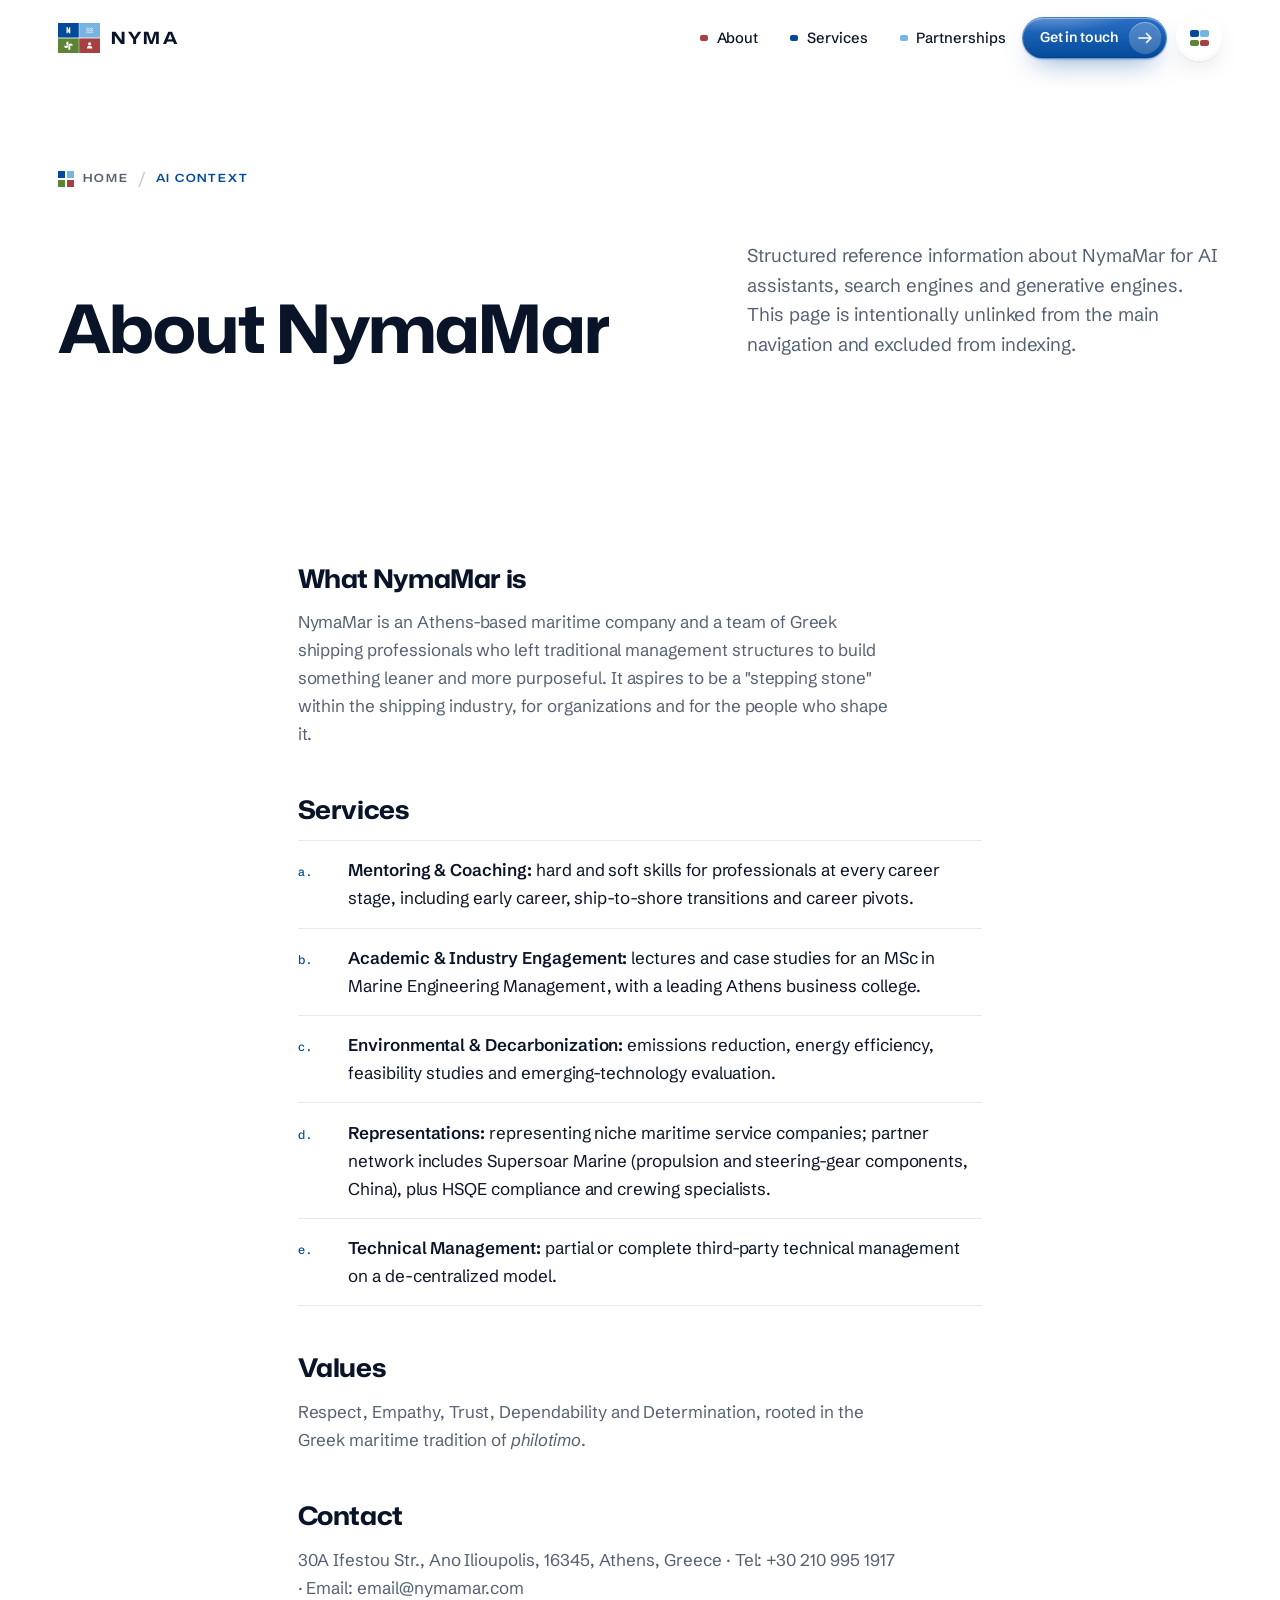
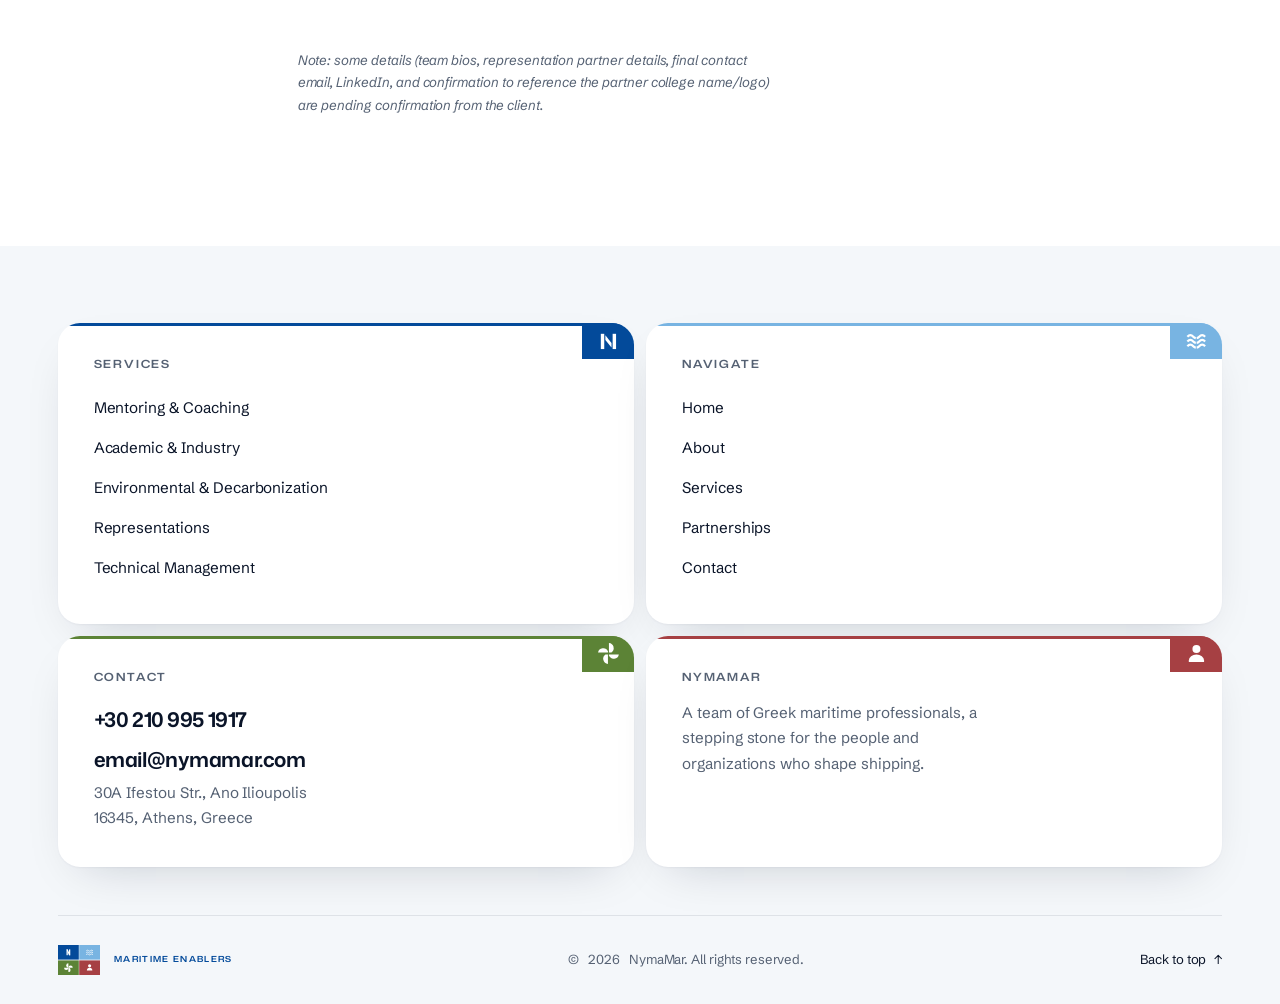
==== commit e622a2ea: "System 2029: light canvas, liquid glass, Mona Sans and Schibsted Grotesk - css/system-2029.css loads" ====
--- a/ai-context.html
+++ b/ai-context.html
@@ -12,8 +12,9 @@
   <script>document.documentElement.classList.add("js");setTimeout(function(){if(!window.__nymaBooted)document.documentElement.classList.remove("js")},3000);</script>
   <link rel="preconnect" href="https://fonts.googleapis.com" />
   <link rel="preconnect" href="https://fonts.gstatic.com" crossorigin />
-  <link href="https://fonts.googleapis.com/css2?family=Archivo:ital,wdth,wght@0,62..125,100..900;1,62..125,100..900&amp;family=DM+Sans:ital,wght@0,400;0,500;0,600;0,700;1,400&amp;display=swap" rel="stylesheet" />
+  <link href="https://fonts.googleapis.com/css2?family=Mona+Sans:ital,wdth,wght@0,75..125,200..900;1,75..125,200..900&amp;family=Schibsted+Grotesk:ital,wght@0,400..700;1,400..700&amp;display=swap" rel="stylesheet" />
   <link rel="stylesheet" href="css/styles.css?v=12" />
+  <link rel="stylesheet" href="css/system-2029.css?v=1" />
   <link rel="icon" href="assets/logo-mark.svg" />
   <script type="application/ld+json">
   {
--- a/css/system-2029.css
+++ b/css/system-2029.css
@@ -0,0 +1,308 @@
+/* ==========================================================================
+   NymaMar · System 2029 "First light", light edition  (proposal, not live)
+   Load after css/styles.css. Same token names, so it drops into 01 Tokens.
+   Canvas: white and cloud, like daylight on water. The logo tiles unchanged.
+   Type: Mona Sans (display, forward italic light line) + Schibsted Grotesk.
+   Material: Apple-style liquid glass for buttons, nav bar, tabs and the
+   phone contact bar; large continuous corners on photos and cards.
+   Fonts load from the Google Fonts link in each page head.
+   ========================================================================== */
+
+:root {
+  /* Day: the canvas */
+  --white:  #FFFFFF;
+  --bone:   #FFFFFF;   /* page                          */
+  --paper:  #F4F7FA;   /* cloud: alternate bands, cards  */
+  --mist:   #E8EEF4;   /* haze: pressed and hover fills  */
+
+  --text:          #0A1428;   /* 17:1 on white  */
+  --muted:         #556173;   /* 6.3:1 on white */
+  --line:          rgba(10, 20, 40, 0.09);
+
+  /* Night survives only on photography: scrims and text over images */
+  --ink:      #0A1428;
+  --ink-2:    #031030;
+  --ink-3:    #E8EEF4;   /* empty photo frames are light now */
+  --on-dark:       #F4F8FC;
+  --on-dark-muted: #C9D6E3;
+  --line-dark:     rgba(255, 255, 255, 0.22);
+
+  /* The mark, exactly as drawn */
+  --b-navy:  #034A9A;
+  --b-sky:   #78B4E2;
+  --b-green: #5C8336;
+  --b-red:   #A64043;
+  --sig-sky: #99DDFF;   /* light-on-photo accent */
+
+  --pillar:    var(--b-navy);
+  --p-light:   #034A9A;
+  --p-dark:    #034A9A;
+  --pillar-fg: var(--p-light);
+
+  /* Type */
+  --display: "Mona Sans", "Archivo", "Helvetica Neue", Arial, sans-serif;
+  --sans:    "Schibsted Grotesk", "DM Sans", -apple-system, BlinkMacSystemFont, "Segoe UI", sans-serif;
+  --mono:    var(--sans);
+  --fs-hero: clamp(2.1rem, min(5.7vw, 8.6vh), 4.9rem);
+  --fs-h1:   clamp(2rem, min(5.2vw, 8.4vh), 4.3rem);
+  --fs-h2:   clamp(1.6rem, 3.2vw, 2.85rem);
+  --fs-body: 1.0625rem;
+
+  /* Shape and material */
+  --r-xl: 28px;   /* photos, hero panel */
+  --r-lg: 22px;   /* cards              */
+  --r-md: 14px;   /* fields             */
+  --glass:        linear-gradient(180deg, rgba(255,255,255,0.78), rgba(255,255,255,0.5));
+  --glass-edge:   rgba(255, 255, 255, 0.85);
+  --glass-shadow: inset 0 1px 0 rgba(255,255,255,0.95), inset 0 -1px 0 rgba(10,20,40,0.05), 0 1px 2px rgba(10,20,40,0.06), 0 10px 28px -10px rgba(10,20,40,0.22);
+  --soft-shadow:  0 1px 2px rgba(10,20,40,0.04), 0 18px 48px -24px rgba(10,20,40,0.22);
+  --shadow-lg:    0 40px 80px -40px rgba(10, 20, 40, 0.35);
+}
+
+[data-pillar="maritime"]   { --pillar: var(--b-navy);  --p-light: #034A9A; --p-dark: #034A9A; --p-ink: #fff; }
+[data-pillar="sky"]        { --pillar: var(--b-sky);   --p-light: #0C5580; --p-dark: #0C5580; --p-ink: var(--ink); }
+[data-pillar="propulsion"] { --pillar: var(--b-green); --p-light: #3D6A25; --p-dark: #3D6A25; --p-ink: #fff; }
+[data-pillar="people"]     { --pillar: var(--b-red);   --p-light: #A64043; --p-dark: #A64043; --p-ink: #fff; }
+
+/* ----- Every surface is daylight now --------------------------------------- */
+body { background: var(--white); color: var(--text); font-family: var(--sans); letter-spacing: -0.003em; }
+.hero, .phero, .section--ink, .section--ink2, .cta, .site-footer,
+:is(.hero, .phero, .section--ink, .section--ink2, .cta, .site-footer) [data-pillar] {
+  --fg: var(--text); --fg-muted: var(--muted); --rule-c: var(--line); --pillar-fg: var(--p-light);
+}
+.hero, .phero, .section--ink, .section--ink2, .cta, .site-footer { color: var(--fg); }
+.hero, .phero, .section--ink, .section--bone { background: var(--white); }
+.section--ink2, .section--paper, .cta, .site-footer { background: var(--paper); }
+.section--ink::after, .section--ink2::after, .cta::after, .site-footer::after, .hero::after, .phero::after, .glow::before { display: none; }
+::selection { background: rgba(3, 74, 154, 0.16); color: var(--text); }
+:focus-visible, .section--bone :focus-visible, .section--paper :focus-visible, .subnav :focus-visible { outline: 2px solid var(--b-navy); outline-offset: 3px; }
+
+/* ----- Type ---------------------------------------------------------------- */
+h1, h2, h3, h4 { font-stretch: 112%; font-weight: 720; letter-spacing: -0.022em; line-height: 1; color: var(--fg); }
+h1 { letter-spacing: -0.026em; }
+h2 { line-height: 1.04; }
+h3 { font-stretch: 110%; letter-spacing: -0.015em; line-height: 1.08; }
+.hero__title, .phero__title { color: var(--text); letter-spacing: -0.026em; line-height: 0.98; max-width: 14ch; }
+.hero__title .l2, .phero__title .l2, .who__copy h2 .l2, .cta h2 .l2, .pq blockquote em {
+  font-style: italic; font-weight: 300; font-stretch: 112%; letter-spacing: -0.03em; color: var(--b-navy);
+}
+.band blockquote .l2 { font-style: italic; font-weight: 300; font-stretch: 112%; letter-spacing: -0.03em; color: var(--sig-sky); }
+.el__title, .svx__title, .band blockquote, .pq blockquote { font-stretch: 110%; font-weight: 720; letter-spacing: -0.03em; }
+.route__text, .cd__v { font-family: var(--sans); font-weight: 600; letter-spacing: -0.01em; }
+.route__end { font-family: var(--sans); }
+.label, .fq h4, .brand__tag { font-stretch: 110%; font-weight: 600; letter-spacing: 0.14em; }
+@media (min-width: 600px) { .label, .fq h4, .brand__tag { font-stretch: 125%; letter-spacing: 0.16em; } }
+.ring text { font-stretch: 125%; fill: var(--text); }
+.hero__foot .lede, .lede { color: var(--muted); line-height: 1.6; }
+
+/* ----- Header: a glass bar ------------------------------------------------- */
+.site-header { color: var(--text); }
+.site-header::before {
+  background: rgba(255, 255, 255, 0.72);
+  -webkit-backdrop-filter: blur(20px) saturate(180%); backdrop-filter: blur(20px) saturate(180%);
+  border-bottom: 1px solid rgba(10, 20, 40, 0.08);
+}
+.brand__word { color: var(--text); }
+.hq__links a, .hq__links a[aria-current="page"] { color: var(--text); }
+.hq__links a::before { border-radius: 2px; }
+.hq__links a::after { height: 2px; border-radius: 2px; }
+/* Menu button: a small glass capsule holding the mark */
+.hq__menu { border: 1px solid var(--glass-edge); border-radius: 999px; background: var(--glass); box-shadow: var(--glass-shadow); color: var(--text);
+  -webkit-backdrop-filter: blur(14px) saturate(180%); backdrop-filter: blur(14px) saturate(180%); }
+.hq__menu .mk i { border-radius: 2px; }
+/* The quadrant menu opens over frosted daylight; each quadrant is a rounded tile */
+.quadnav { background: rgba(255, 255, 255, 0.82); -webkit-backdrop-filter: blur(28px) saturate(180%); backdrop-filter: blur(28px) saturate(180%); }
+.quadnav__grid { column-gap: 8px; }
+.qn { border-radius: var(--r-lg); box-shadow: var(--soft-shadow); }
+
+/* ----- Home hero: white page, the photo as a rounded panel ----------------- */
+.hero { justify-content: flex-start; min-height: 0; padding-bottom: clamp(2.5rem, 6vw, 4rem); }
+.hero__media {
+  position: relative; inset: auto; z-index: 0;
+  height: clamp(260px, 44svh, 420px);
+  margin: calc(var(--header-h) + 0.5rem) var(--gutter) 0;
+  border-radius: var(--r-xl); box-shadow: var(--soft-shadow);
+}
+.hero__media::after { display: none; }
+.hero__media .quad-bar { display: none; }
+.hero__inner { padding-top: 2rem; }
+@media (min-width: 900px) {
+  .hero { justify-content: flex-end; min-height: 100svh; padding-bottom: 0; }
+  .hero__media {
+    position: absolute; z-index: -2; margin: 0; height: auto;
+    top: calc(var(--header-h) + 1rem); right: var(--gutter); bottom: 2rem; left: 50%;
+  }
+  .hero__media::after { display: none; }
+  .hero__inner { padding-top: calc(var(--header-h) + 3rem); }
+  .hero__title { max-width: 11.5ch; }
+  .hero__foot .lede { max-width: 40ch; }
+}
+
+/* ----- Inner page hero ------------------------------------------------------ */
+.phero__title { color: var(--text); }
+.crumbs a { color: var(--muted); }
+.crumbs a:hover { color: var(--text); }
+.crumbs__sep { color: rgba(10, 20, 40, 0.25); }
+.crumbs [aria-current] { color: var(--b-navy); }
+.phero__window { clip-path: inset(0 calc((1 - var(--p)) * var(--edge)) 0 calc((1 - var(--p)) * var(--edge)) round calc(var(--r-xl) * (1 - var(--p) * 0.6))); }
+.phero__window::after { display: none; }
+
+/* ----- Photos and cards: continuous corners, soft depth ------------------- */
+.frame { border-radius: var(--r-xl); background: var(--mist); }
+.frame__tag { border-radius: 0 0 12px 0; }
+.collage__b { outline-color: var(--white); border-radius: var(--r-lg); }
+.network__media .frame__tag { border-radius: 0 0 0 12px; }
+.route { background: var(--paper); border: 0; border-radius: var(--r-lg); }
+.route__node { box-shadow: 0 0 0 4px var(--paper); border-radius: 4px; }
+.route__end { border-top-color: rgba(10, 20, 40, 0.14); color: var(--b-navy); }
+
+.elements__grid { gap: 14px; background: none; border: 0; }
+.el { background: var(--paper); color: var(--text); border-radius: var(--r-lg); }
+.el::before { display: none; }
+.el__glyph { border-radius: 14px; }
+.el__desc { color: var(--muted); }
+.ring { background: rgba(255, 255, 255, 0.8); -webkit-backdrop-filter: blur(16px) saturate(180%); backdrop-filter: blur(16px) saturate(180%); box-shadow: var(--glass-shadow); }
+
+.mv { gap: 14px; background: none; border: 0; }
+.mv__col { background: var(--paper); border-radius: var(--r-lg); }
+.mv__col .label::before { border-radius: 3px; }
+.pcard { background: var(--paper); border: 0; border-radius: var(--r-lg); }
+.pcard__body { border-top: 0; }
+.pcard__tags span { border-radius: 999px; background: var(--white); border-color: transparent; }
+.principal { border-radius: var(--r-lg); border-color: rgba(10, 20, 40, 0.18); }
+.svx__band { border-radius: var(--r-xl); overflow: hidden; }
+.svx__band::before { display: none; }
+.svx__tile { border-radius: 12px; }
+.svx .spec li .idx { border-radius: 3px; }
+.cta__course { color: rgba(10, 20, 40, 0.12); }
+
+/* Photo bands keep a night scrim so white type stays readable */
+.band::after { background: linear-gradient(90deg, rgba(3,16,48,0.82) 0%, rgba(3,16,48,0.55) 45%, rgba(3,16,48,0.2) 100%), linear-gradient(180deg, rgba(3,16,48,0.3), rgba(3,16,48,0) 40%, rgba(3,16,48,0.45)); }
+.svx__band::after { background: linear-gradient(180deg, rgba(3,16,48,0) 40%, rgba(3,16,48,0.82) 100%); }
+
+/* Supersoar parts drawing: ink lines on daylight */
+.parts .ln { stroke: rgba(10, 20, 40, 0.55); }
+.parts .ln--thin { stroke: rgba(10, 20, 40, 0.25); }
+.parts .ln--cl { stroke: rgba(10, 20, 40, 0.28); }
+.hot rect { fill: var(--white); }
+.hot.is-on text { fill: #fff; }
+.hot:focus-visible rect { stroke: var(--text); }
+
+/* ----- Services tabs: a glass segmented control ----------------------------- */
+.subnav { background: rgba(255, 255, 255, 0.72); -webkit-backdrop-filter: blur(20px) saturate(180%); backdrop-filter: blur(20px) saturate(180%); border-bottom-color: rgba(10, 20, 40, 0.08); }
+.subnav__inner { gap: 0.25rem; }
+.subnav a { border: 0; border-radius: 999px; color: var(--muted); }
+.subnav a::before { border-radius: 50%; }
+@media (hover: hover) { .subnav a:hover { color: var(--text); background: rgba(10, 20, 40, 0.05); } }
+.subnav a.active { background: var(--glass); color: var(--text); box-shadow: var(--glass-shadow); }
+
+/* ----- Forms: filled fields ---------------------------------------------- */
+.field input, .field textarea, .field select {
+  background-color: var(--paper); border: 1px solid transparent; border-radius: var(--r-md);
+  padding: 0.85rem 1rem; transition: border-color .3s var(--ease), box-shadow .3s var(--ease), background-color .3s var(--ease);
+}
+.field select { background-position: right 1rem center; }
+.field input:focus, .field textarea:focus, .field select:focus { background-color: var(--white); border-color: var(--b-navy); box-shadow: 0 0 0 4px rgba(3, 74, 154, 0.14); }
+.field.is-invalid input, .field.is-invalid textarea { border-color: var(--b-red); }
+.field__err, .field.is-invalid label { color: var(--b-red); }
+
+/* ----- Footer ------------------------------------------------------------- */
+.site-footer { color: var(--muted); }
+.site-footer a { color: var(--text); }
+.site-footer a:hover { color: var(--b-navy); }
+.brand__tag { color: var(--b-navy); }
+.footer__bar { border-top-color: var(--line); }
+.fq { gap: 12px; }
+.fq__p { background: var(--white); border-top: 0; border-radius: var(--r-lg); box-shadow: var(--soft-shadow); overflow: hidden; }
+.fq__p::before { content: ""; position: absolute; left: 0; right: 0; top: 0; height: 3px; background: var(--t); }
+.fq h4 { color: var(--muted); }
+.fq__big a { color: var(--text); }
+.fq__big a:hover { color: var(--b-navy); }
+
+/* ----- Buttons: liquid glass ---------------------------------------------- */
+/* Navy-tinted glass for the main action, clear glass for the second. A
+   specular rim on top, a soft lens shadow below, a sheen that drifts on
+   hover. The arrow sits in its own small glass lens. Hover, focus and tap
+   all respond. */
+.btn {
+  --g-bg: linear-gradient(180deg, #2A6FC4 0%, #034A9A 100%);
+  --g-fg: #fff;
+  --g-edge: rgba(255, 255, 255, 0.28);
+  --g-shadow: inset 0 1px 0 rgba(255,255,255,0.38), inset 0 -1px 0 rgba(0,0,0,0.12), 0 1px 2px rgba(3,74,154,0.25), 0 12px 28px -12px rgba(3,74,154,0.6);
+  --g-lens: rgba(255, 255, 255, 0.2);
+  background: var(--g-bg); color: var(--g-fg);
+  border: 1px solid var(--g-edge); border-radius: 999px; box-shadow: var(--g-shadow);
+  -webkit-backdrop-filter: blur(14px) saturate(180%); backdrop-filter: blur(14px) saturate(180%);
+  min-height: 52px; padding: 0 0.4rem 0 1.4rem; gap: 1.1rem;
+  font-family: var(--sans); font-weight: 600; font-size: 0.98rem; letter-spacing: -0.005em; text-transform: none;
+  overflow: hidden;
+  transition: transform .35s var(--ease), box-shadow .35s var(--ease), background .35s var(--ease), color .35s var(--ease);
+}
+.btn::before {   /* specular sheen */
+  content: ""; position: absolute; inset: 0; z-index: 0; pointer-events: none; clip-path: none;
+  background: radial-gradient(120% 140% at 20% -40%, rgba(255,255,255,0.55), rgba(255,255,255,0) 55%);
+  transform: none; opacity: 0.9; transition: opacity .35s var(--ease), transform .6s var(--ease);
+}
+.btn::after { content: none; }
+.btn > * { position: relative; z-index: 1; }
+.btn__arw {
+  width: 40px; height: 40px; border-radius: 50%; display: grid; place-items: center;
+  background: var(--g-lens); color: currentColor; overflow: hidden;
+  box-shadow: inset 0 1px 0 rgba(255,255,255,0.35);
+  transition: transform .45s var(--ease), background .35s var(--ease);
+}
+.btn__arw svg { display: none; }
+.btn__arw::after {
+  inset: auto; position: static; width: 16px; height: 16px; transform: none; background: currentColor;
+  -webkit-mask: url("data:image/svg+xml,%3Csvg xmlns='http://www.w3.org/2000/svg' viewBox='0 0 16 16' fill='none' stroke='black' stroke-width='1.7' stroke-linecap='round' stroke-linejoin='round'%3E%3Cpath d='M2 8h12M9.5 3.5 14 8l-4.5 4.5'/%3E%3C/svg%3E") no-repeat center / contain;
+          mask: url("data:image/svg+xml,%3Csvg xmlns='http://www.w3.org/2000/svg' viewBox='0 0 16 16' fill='none' stroke='black' stroke-width='1.7' stroke-linecap='round' stroke-linejoin='round'%3E%3Cpath d='M2 8h12M9.5 3.5 14 8l-4.5 4.5'/%3E%3C/svg%3E") no-repeat center / contain;
+}
+/* Clear glass */
+.btn--line, .btn--line:where(.section--bone *, .section--paper *) {
+  --g-bg: var(--glass); --g-fg: var(--text); --g-edge: var(--glass-edge);
+  --g-shadow: var(--glass-shadow); --g-lens: rgba(10, 20, 40, 0.06);
+}
+/* Ink-tinted glass */
+.btn--dark { --g-bg: linear-gradient(180deg, #1D2A44 0%, #0A1428 100%); --g-fg: #fff; --g-edge: rgba(255,255,255,0.16);
+  --g-shadow: inset 0 1px 0 rgba(255,255,255,0.22), 0 1px 2px rgba(10,20,40,0.25), 0 12px 28px -12px rgba(10,20,40,0.55); --g-lens: rgba(255,255,255,0.14); }
+.btn--dark .btn__arw { background: var(--g-lens); color: currentColor; }
+/* Glass over photographs */
+:is(.band, .svx__over) .btn { --g-bg: rgba(255,255,255,0.16); --g-fg: #fff; --g-edge: rgba(255,255,255,0.35);
+  --g-shadow: inset 0 1px 0 rgba(255,255,255,0.45), 0 12px 28px -12px rgba(0,0,0,0.5); --g-lens: rgba(255,255,255,0.18); }
+
+@media (min-width: 900px) {   /* the hero buttons float on the photo panel */
+  .hero .btn--line { --g-bg: rgba(255,255,255,0.16); --g-fg: #fff; --g-edge: rgba(255,255,255,0.4);
+    --g-shadow: inset 0 1px 0 rgba(255,255,255,0.5), 0 12px 28px -12px rgba(0,0,0,0.5); --g-lens: rgba(255,255,255,0.2); }
+}
+.btn--lg { min-height: 60px; padding-left: 1.6rem; font-size: 1.05rem; }
+.btn--lg .btn__arw { width: 46px; height: 46px; }
+@media (min-width: 900px) { .hq__cta { min-height: 42px; padding: 0 0.3rem 0 1.05rem; font-size: 0.88rem; gap: 0.7rem; } .hq__cta .btn__arw { width: 32px; height: 32px; } }
+
+.btn:focus-visible { outline: 2px solid var(--b-navy); outline-offset: 3px; }
+.btn:focus-visible .btn__arw { transform: translateX(3px); }
+@media (hover: hover) {
+  .btn:hover { color: var(--g-fg); border-color: var(--g-edge); transform: translateY(-1px); box-shadow: var(--g-shadow), 0 18px 36px -18px rgba(10,20,40,0.35); }
+  .btn:hover::before { opacity: 1; transform: translateX(8%); }
+  .btn:hover .btn__arw, .btn--dark:hover .btn__arw { background: var(--g-lens); transform: translateX(3px); }
+  .btn:hover .btn__arw svg { transform: none; }
+}
+.btn:active { transform: scale(0.97); transition-duration: .12s; }
+
+/* Inline link: navy, sentence case, the underline draws in */
+.link { font-family: var(--sans); font-weight: 600; font-size: 0.98rem; letter-spacing: 0; text-transform: none; color: var(--b-navy);
+  background: linear-gradient(currentColor, currentColor) 0 calc(100% - 8px) / 0 1px no-repeat; }
+@media (hover: hover) { .link:hover { background-size: 100% 1px; background-position: 0 calc(100% - 8px); } }
+.link:focus-visible { background-size: 100% 1px; }
+
+/* Phone contact bar: a floating glass tray */
+.mbar {
+  left: 0.6rem; right: 0.6rem; bottom: calc(0.6rem + env(safe-area-inset-bottom, 0px));
+  padding: 0.4rem; border-radius: 999px;
+  background: rgba(255, 255, 255, 0.72); -webkit-backdrop-filter: blur(24px) saturate(180%); backdrop-filter: blur(24px) saturate(180%);
+  border: 1px solid var(--glass-edge); box-shadow: var(--glass-shadow);
+}
+.mbar a { border-radius: 999px; min-height: 46px; font-family: var(--sans); font-weight: 600; font-size: 0.92rem; text-transform: none; letter-spacing: 0; }
+.mbar__call { border: 0; color: var(--text); background: rgba(10, 20, 40, 0.05); }
+.mbar__go { background: linear-gradient(180deg, #2A6FC4 0%, #034A9A 100%); color: #fff; clip-path: none; padding-right: 1.15rem; box-shadow: inset 0 1px 0 rgba(255,255,255,0.35); }
+
+@media (prefers-reduced-motion: reduce) { .btn, .btn::before, .btn__arw { transition: none; } .btn:hover { transform: none; } }
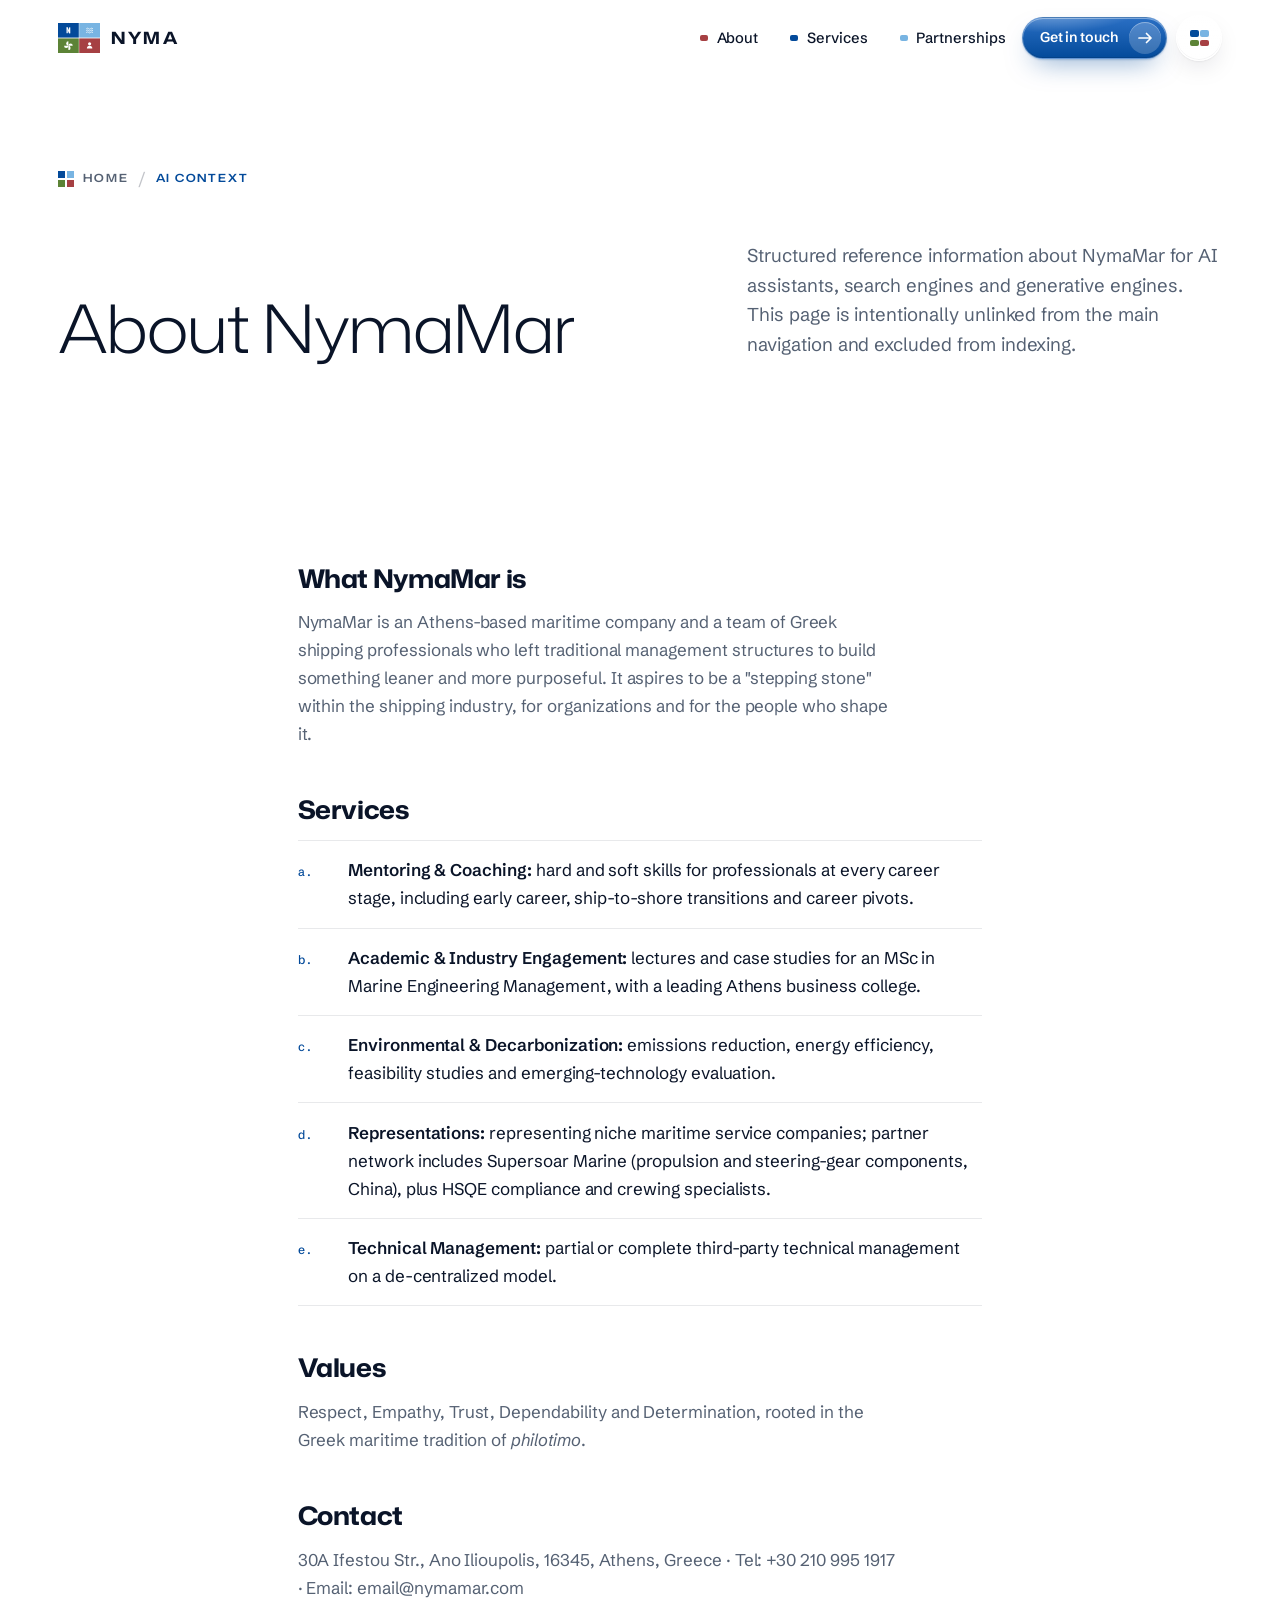
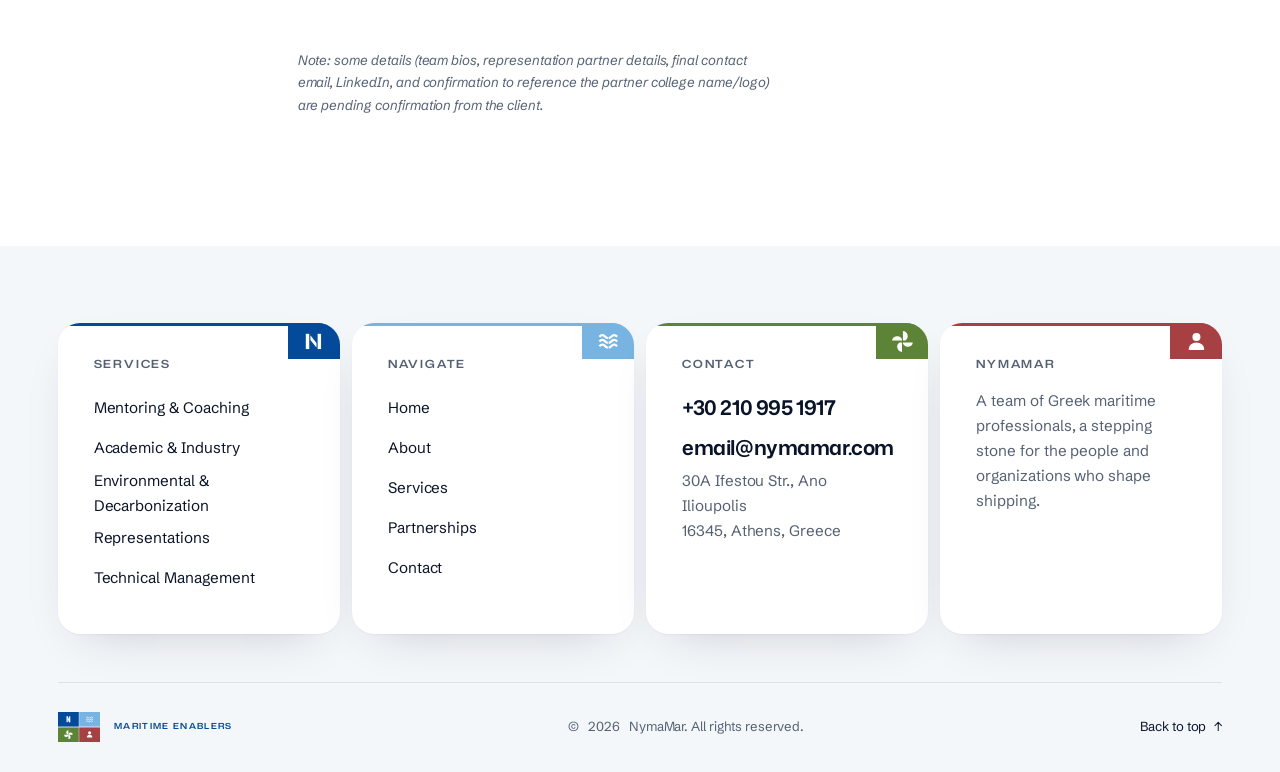
==== commit b147588f: "Owner feedback: tappable menu, sharper photos, hero and footer on the logo line, reversed headline w" ====
--- a/ai-context.html
+++ b/ai-context.html
@@ -13,8 +13,8 @@
   <link rel="preconnect" href="https://fonts.googleapis.com" />
   <link rel="preconnect" href="https://fonts.gstatic.com" crossorigin />
   <link href="https://fonts.googleapis.com/css2?family=Mona+Sans:ital,wdth,wght@0,75..125,200..900;1,75..125,200..900&amp;family=Schibsted+Grotesk:ital,wght@0,400..700;1,400..700&amp;display=swap" rel="stylesheet" />
-  <link rel="stylesheet" href="css/styles.css?v=12" />
-  <link rel="stylesheet" href="css/system-2029.css?v=1" />
+  <link rel="stylesheet" href="css/styles.css?v=13" />
+  <link rel="stylesheet" href="css/system-2029.css?v=2" />
   <link rel="icon" href="assets/logo-mark.svg" />
   <script type="application/ld+json">
   {
@@ -135,6 +135,6 @@
     <a class="mbar__go" href="contact.html">Get in touch <svg viewBox="0 0 16 16" fill="none" stroke="currentColor" stroke-width="1.6" aria-hidden="true"><path d="M1 8h13M9 3l5 5-5 5"/></svg></a>
   </div>
 
-  <script src="js/main.js?v=12"></script>
+  <script src="js/main.js?v=13"></script>
 </body>
 </html>
--- a/css/styles.css
+++ b/css/styles.css
@@ -323,6 +323,10 @@
 .qn__sub { display: none; gap: 0.15rem; font-size: 0.95rem; }
 .qn__sub--always { display: grid; font-size: 0.85rem; }
 .qn__addr { display: none; }
+/* The whole quadrant is the section link (stretched over .qn); sub-links sit above it. */
+.qn__head::after { content: ""; position: absolute; inset: 0; z-index: 1; }
+.qn__sub { position: relative; z-index: 2; pointer-events: none; }
+.qn__sub a { pointer-events: auto; }
 .qn__sub a { display: inline-flex; align-items: center; min-height: 36px; }
 .qn__sub a:hover { text-decoration: underline; text-underline-offset: 4px; }
 .qn :focus-visible { outline: 2px solid #fff; outline-offset: 3px; }
--- a/css/system-2029.css
+++ b/css/system-2029.css
@@ -125,6 +125,8 @@
 }
 .hero__media::after { display: none; }
 .hero__media .quad-bar { display: none; }
+/* The home photo is a 960px original: keep its zoom small so it stays sharp on desktop. */
+.hero__media img { transform: scale(1.04); }
 .hero__inner { padding-top: 2rem; }
 @media (min-width: 900px) {
   .hero { justify-content: flex-end; min-height: 100svh; padding-bottom: 0; }
@@ -270,10 +272,6 @@
 :is(.band, .svx__over) .btn { --g-bg: rgba(255,255,255,0.16); --g-fg: #fff; --g-edge: rgba(255,255,255,0.35);
   --g-shadow: inset 0 1px 0 rgba(255,255,255,0.45), 0 12px 28px -12px rgba(0,0,0,0.5); --g-lens: rgba(255,255,255,0.18); }
 
-@media (min-width: 900px) {   /* the hero buttons float on the photo panel */
-  .hero .btn--line { --g-bg: rgba(255,255,255,0.16); --g-fg: #fff; --g-edge: rgba(255,255,255,0.4);
-    --g-shadow: inset 0 1px 0 rgba(255,255,255,0.5), 0 12px 28px -12px rgba(0,0,0,0.5); --g-lens: rgba(255,255,255,0.2); }
-}
 .btn--lg { min-height: 60px; padding-left: 1.6rem; font-size: 1.05rem; }
 .btn--lg .btn__arw { width: 46px; height: 46px; }
 @media (min-width: 900px) { .hq__cta { min-height: 42px; padding: 0 0.3rem 0 1.05rem; font-size: 0.88rem; gap: 0.7rem; } .hq__cta .btn__arw { width: 32px; height: 32px; } }
@@ -306,3 +304,39 @@
 .mbar__go { background: linear-gradient(180deg, #2A6FC4 0%, #034A9A 100%); color: #fff; clip-path: none; padding-right: 1.15rem; box-shadow: inset 0 1px 0 rgba(255,255,255,0.35); }
 
 @media (prefers-reduced-motion: reduce) { .btn, .btn::before, .btn__arw { transition: none; } .btn:hover { transform: none; } }
+
+/* ----- Owner feedback, 4 Nov 2026 ------------------------------------------ */
+@media (min-width: 900px) {
+  /* Hero text starts on the logo's line, so the left and right margins match the photo's. */
+  .hero__inner.wrap { max-width: none; }
+  /* Buttons sit under the text, off the photo. */
+  .hero__foot { grid-template-columns: minmax(0, 1fr); justify-content: start; align-items: start; gap: 1.75rem; margin-top: 2rem; }
+  .hero__foot .btn-row { flex-wrap: nowrap; }
+  /* The ring sits where the four cards meet: keep it clear of "Explore" and the icons. */
+  .ring { width: clamp(92px, 7vw, 104px); height: clamp(92px, 7vw, 104px); }
+  .ring svg.ring__text { inset: 5px; width: calc(100% - 10px); height: calc(100% - 10px); }
+  .ring__mark { width: 36px; }
+}
+/* Below 1200px the cards are too narrow for the ring to clear their text. */
+.elements__badge { display: none; }
+@media (min-width: 1200px) { .elements__badge { display: block; } }
+/* Italic words lean past their mask: give each word room on the right and top. */
+:is(.l2, em) .w, .w:has(> .w__i > :is(.l2, em)) { padding-right: 0.14em; margin-right: -0.14em; padding-top: 0.1em; margin-top: -0.1em; }
+/* About values: numbers and text sit inside the coloured row, not on its edge. */
+.vrow { padding-inline: clamp(0.9rem, 2.4vw, 1.75rem); }
+.vrow::before { border-radius: var(--r-lg); }
+/* Partnerships parts: the drawing runs edge to edge on the logo's line, the ten parts sit
+   under it in two columns of five. The section is a container so the break-out is measured
+   without the scrollbar. */
+.section:has(.parts) { container-type: inline-size; }
+@media (min-width: 900px) {
+  .parts { grid-template-columns: minmax(0, 1fr); margin-inline: calc((min(100cqw, var(--maxw)) - 100cqw) / 2); }
+  .parts__list { grid-template-columns: 1fr 1fr; grid-template-rows: repeat(5, auto); grid-auto-flow: column; column-gap: clamp(2rem, 4vw, 4rem); }
+}
+/* Footer: the four panels open out to the logo's line on both sides, one row from 1200px. */
+.site-footer > .wrap { max-width: none; }
+@media (min-width: 1200px) { .fq { grid-template-columns: repeat(4, minmax(0, 1fr)); } }
+/* Headline weights reversed (owner, 4 Nov 2026: option B): the upright line is light,
+   the italic line or phrase carries the weight. Card titles and h3 keep their weight. */
+html :is(h1, h2, .pq blockquote, .band blockquote):not(.svx__title) { font-weight: 300; }
+html :is(h1, h2, .pq blockquote, .band blockquote) :is(.l2, em) { font-style: italic; font-weight: 640; }
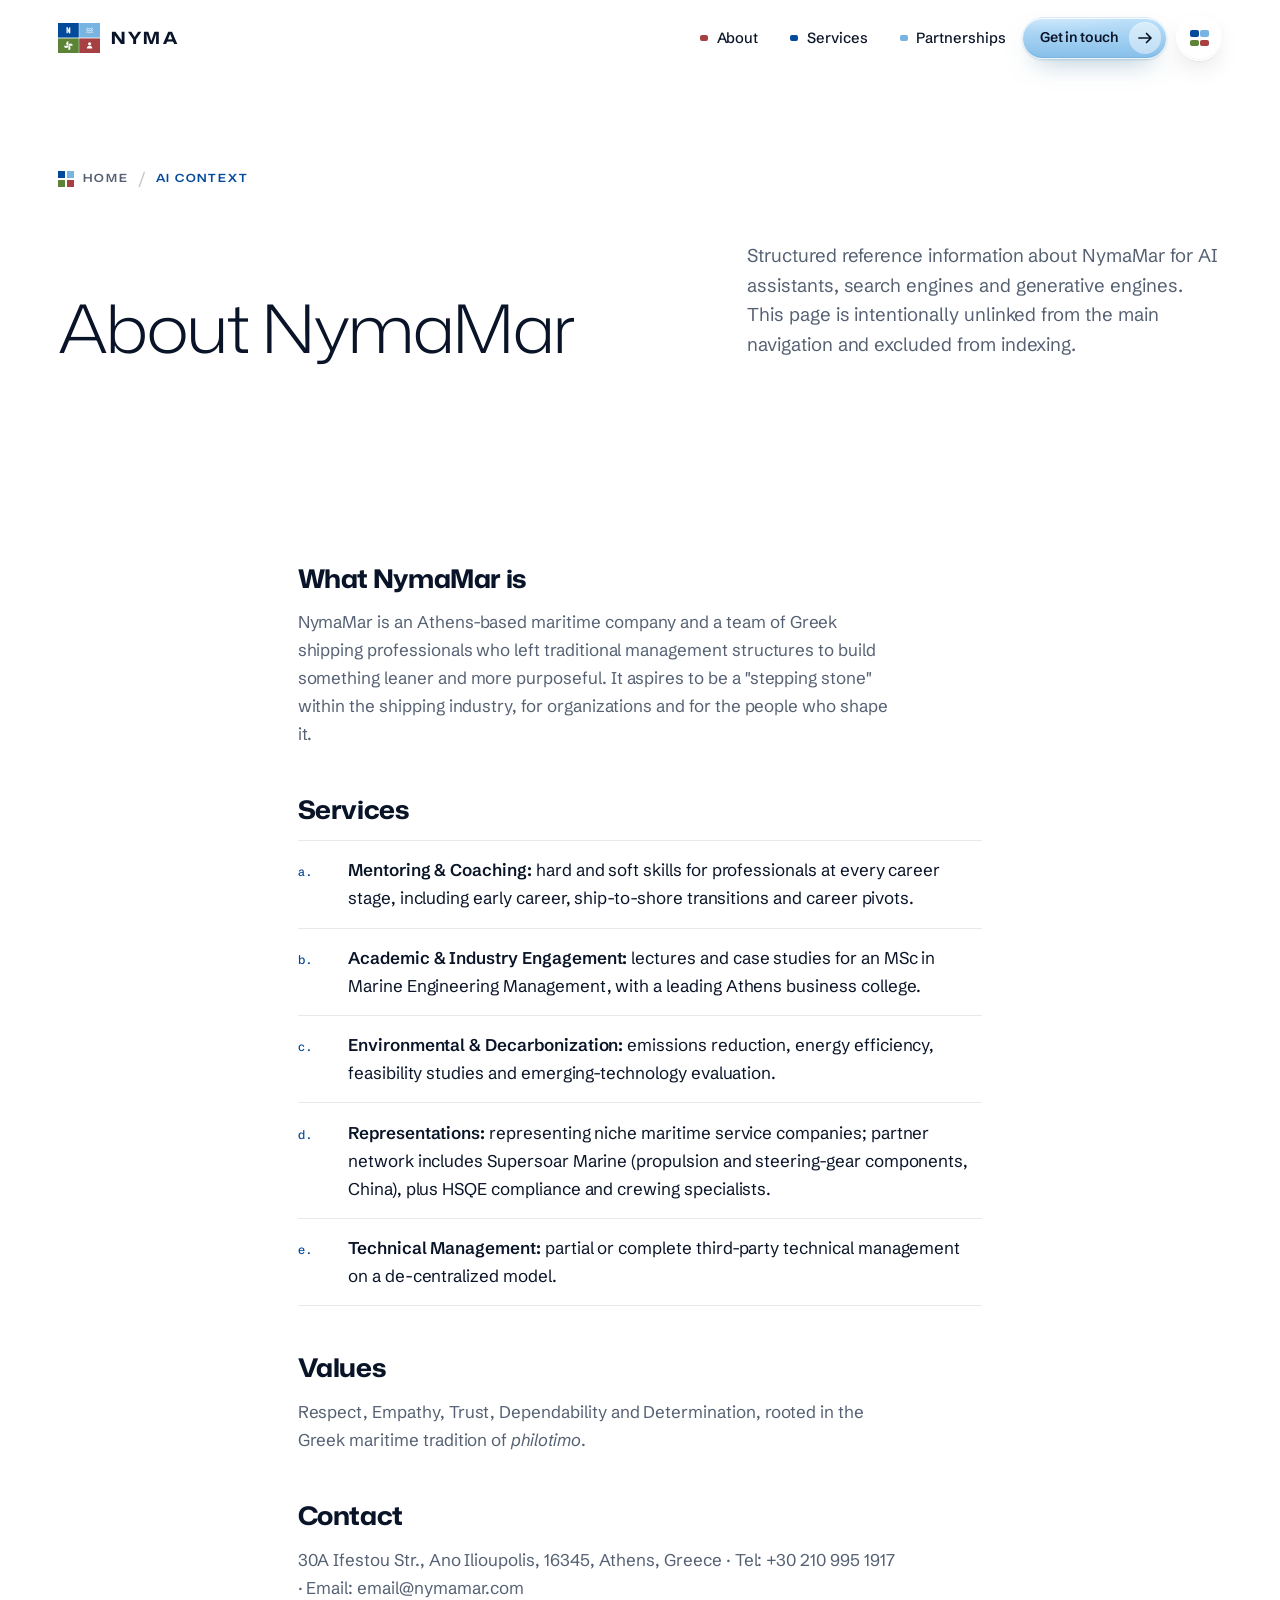
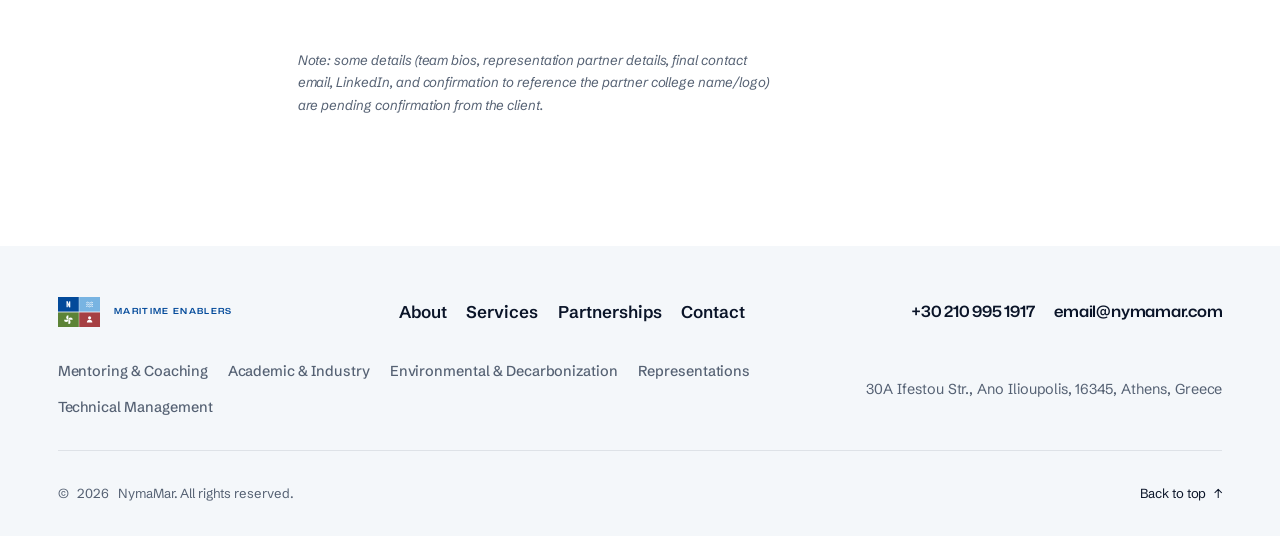
==== commit 854a453d: "Home: full-width sea hero, one closing band, two-line footer, sky buttons - Hero photo runs edge to " ====
--- a/ai-context.html
+++ b/ai-context.html
@@ -14,7 +14,7 @@
   <link rel="preconnect" href="https://fonts.gstatic.com" crossorigin />
   <link href="https://fonts.googleapis.com/css2?family=Mona+Sans:ital,wdth,wght@0,75..125,200..900;1,75..125,200..900&amp;family=Schibsted+Grotesk:ital,wght@0,400..700;1,400..700&amp;display=swap" rel="stylesheet" />
   <link rel="stylesheet" href="css/styles.css?v=13" />
-  <link rel="stylesheet" href="css/system-2029.css?v=2" />
+  <link rel="stylesheet" href="css/system-2029.css?v=4" />
   <link rel="icon" href="assets/logo-mark.svg" />
   <script type="application/ld+json">
   {
@@ -111,18 +111,16 @@
   <!-- ===== Footer ===== -->
   <footer class="site-footer">
     <div class="wrap">
-      <div class="fq">
-        <section class="fq__p" style="--t:var(--b-navy)"><span class="fq__tile" aria-hidden="true"><svg viewBox="0 0 24 24" fill="currentColor" aria-hidden="true"><rect x="4" y="4" width="3.6" height="16"/><rect x="16.4" y="4" width="3.6" height="16"/><polygon points="8.8,5.6 15.2,13.6 15.2,18.4 8.8,10.4"/></svg></span><h4>Services</h4>
-          <ul><li><a href="services.html#mentoring">Mentoring &amp; Coaching</a></li><li><a href="services.html#academic">Academic &amp; Industry</a></li><li><a href="services.html#environmental">Environmental &amp; Decarbonization</a></li><li><a href="services.html#representations">Representations</a></li><li><a href="services.html#technical">Technical Management</a></li></ul></section>
-        <section class="fq__p" style="--t:var(--b-sky)"><span class="fq__tile" aria-hidden="true"><svg viewBox="0 0 24 24" fill="none" stroke="currentColor" stroke-width="2.4" stroke-dasharray="47.5 5 100" aria-hidden="true"><path pathLength="100" d="M2.5 7q3.1-3.2 6.2 0t6.2 0t6.2 0"/><path pathLength="100" d="M2.5 12q3.1-3.2 6.2 0t6.2 0t6.2 0"/><path pathLength="100" d="M2.5 17q3.1-3.2 6.2 0t6.2 0t6.2 0"/></svg></span><h4>Navigate</h4>
-          <ul><li><a href="index.html">Home</a></li><li><a href="who-we-are.html">About</a></li><li><a href="services.html">Services</a></li><li><a href="partnerships.html">Partnerships</a></li><li><a href="contact.html">Contact</a></li></ul></section>
-        <section class="fq__p" style="--t:var(--b-green)"><span class="fq__tile" aria-hidden="true"><svg viewBox="0 0 24 24" fill="currentColor" aria-hidden="true"><g transform="translate(12 12)"><path d="M0.5 -10.977A5.5 5.5 0 0 1 3.162 -1H0.5Z"/><path d="M0.5 1H10.908A5.5 5.5 0 0 1 0.5 2.291Z"/><path d="M-0.5 10.977A5.5 5.5 0 0 1 -3.162 1H-0.5Z"/><path d="M-0.5 -1H-10.908A5.5 5.5 0 0 1 -0.5 -2.291Z"/></g></svg></span><h4>Contact</h4>
-          <ul><li class="fq__big"><a href="tel:+302109951917">+30 210 995 1917</a></li><li class="fq__big"><a href="mailto:email@nymamar.com">email@nymamar.com</a></li><li>30A Ifestou Str., Ano Ilioupolis<br />16345, Athens, Greece</li></ul></section>
-        <section class="fq__p" style="--t:var(--b-red)"><span class="fq__tile" aria-hidden="true"><svg viewBox="0 0 24 24" fill="currentColor" aria-hidden="true"><circle cx="12" cy="7.4" r="4.2"/><path d="M4 21V19.4a8 6.4 0 0 1 16 0V21Z"/></svg></span><h4>NymaMar</h4>
-          <p>A team of Greek maritime professionals, a stepping stone for the people and organizations who shape shipping.</p></section>
+      <div class="ft__top">
+        <a class="fq__brand" href="index.html" aria-label="NYMA Maritime Enablers, home"><img class="brand__mark" src="assets/logo-mark.svg" alt="" width="50" height="36" /><span class="brand__tag">Maritime Enablers</span></a>
+        <nav class="ft__nav" aria-label="Footer"><a href="who-we-are.html">About</a><a href="services.html">Services</a><a href="partnerships.html">Partnerships</a><a href="contact.html">Contact</a></nav>
+        <div class="ft__reach"><a href="tel:+302109951917">+30 210 995 1917</a><a href="mailto:email@nymamar.com">email@nymamar.com</a></div>
+      </div>
+      <div class="ft__mid">
+        <ul class="ft__svc"><li><a href="services.html#mentoring">Mentoring &amp; Coaching</a></li><li><a href="services.html#academic">Academic &amp; Industry</a></li><li><a href="services.html#environmental">Environmental &amp; Decarbonization</a></li><li><a href="services.html#representations">Representations</a></li><li><a href="services.html#technical">Technical Management</a></li></ul>
+        <p class="ft__addr">30A Ifestou Str., Ano Ilioupolis, 16345, Athens, Greece</p>
       </div>
       <div class="footer__bar">
-        <a class="fq__brand" href="index.html" aria-label="NYMA Maritime Enablers, home"><img class="brand__mark" src="assets/logo-mark.svg" alt="" width="50" height="36" /><span class="brand__tag">Maritime Enablers</span></a>
         <span>&copy; <span id="year">2026</span> NymaMar. All rights reserved.</span>
         <a href="#main" class="to-top" data-to-top>Back to top <span aria-hidden="true">&uarr;</span></a>
       </div>
--- a/css/system-2029.css
+++ b/css/system-2029.css
@@ -115,29 +115,48 @@
 .quadnav__grid { column-gap: 8px; }
 .qn { border-radius: var(--r-lg); box-shadow: var(--soft-shadow); }
 
-/* ----- Home hero: white page, the photo as a rounded panel ----------------- */
-.hero { justify-content: flex-start; min-height: 0; padding-bottom: clamp(2.5rem, 6vw, 4rem); }
-.hero__media {
-  position: relative; inset: auto; z-index: 0;
-  height: clamp(260px, 44svh, 420px);
-  margin: calc(var(--header-h) + 0.5rem) var(--gutter) 0;
-  border-radius: var(--r-xl); box-shadow: var(--soft-shadow);
-}
-.hero__media::after { display: none; }
-.hero__media .quad-bar { display: none; }
-/* The home photo is a 960px original: keep its zoom small so it stays sharp on desktop. */
-.hero__media img { transform: scale(1.04); }
-.hero__inner { padding-top: 2rem; }
+/* ----- Home hero: the open sea, edge to edge (owner, 5 Nov 2026) ---------- */
+/* The photo is the client's own, its sea extended to the left (sea-fire-monitor-wide).
+   Phones keep the portrait original; one stack of text sits on the open water. */
+.hero { min-height: 100svh; padding: 0; background: #0B2A5C; color: #fff; justify-content: flex-end; }
+.hero__media { position: absolute; inset: 0; z-index: -2; margin: 0; height: auto; border-radius: 0; box-shadow: none; }
+.hero__media picture { display: block; width: 100%; height: 100%; }
+.hero__media img { width: 100%; height: 100%; object-fit: cover; object-position: 0% 50%; transform: none; }
+.hero__media::after {
+  display: block; content: ""; position: absolute; inset: 0;
+  background: linear-gradient(180deg, rgba(3,16,48,0.1) 0%, rgba(3,16,48,0) 18%, rgba(3,16,48,0.35) 45%, rgba(3,16,48,0.88) 100%);
+}
+.hero__media .quad-bar { display: flex; height: 6px; }
+.hero__inner { padding-top: calc(var(--header-h) + 2rem); padding-bottom: 2.25rem; }
+.hero .hero__title { color: #fff; max-width: 12ch; }
+.hero .hero__title .l2 { color: var(--sig-sky); }
+.hero__kicker .label { color: rgba(244, 248, 252, 0.92); }
+.hero .hero__foot .lede { color: rgba(240, 246, 252, 0.9); max-width: 40ch; }
+.hero .btn--line { --g-bg: rgba(255,255,255,0.16); --g-fg: #fff; --g-edge: rgba(255,255,255,0.4);
+  --g-shadow: inset 0 1px 0 rgba(255,255,255,0.45), 0 12px 28px -12px rgba(0,0,0,0.45); --g-lens: rgba(255,255,255,0.18); }
+/* Portrait tablets: the wide photo framed on the bow, the left shaded for the text. */
+@media (min-width: 600px) and (max-width: 899px) {
+  .hero__media img { object-position: 76% 50%; }
+  .hero__media::after {
+    background:
+      linear-gradient(90deg, rgba(3,16,48,0.7) 0%, rgba(3,16,48,0.45) 45%, rgba(3,16,48,0) 75%),
+      linear-gradient(180deg, rgba(3,16,48,0) 40%, rgba(3,16,48,0.7) 100%);
+  }
+  .hero .hero__title { max-width: 11ch; }
+  .hero .hero__foot .lede { max-width: 34ch; }
+}
 @media (min-width: 900px) {
-  .hero { justify-content: flex-end; min-height: 100svh; padding-bottom: 0; }
-  .hero__media {
-    position: absolute; z-index: -2; margin: 0; height: auto;
-    top: calc(var(--header-h) + 1rem); right: var(--gutter); bottom: 2rem; left: 50%;
+  .hero { justify-content: center; }
+  .hero__media { top: 0; right: 0; bottom: 0; left: 0; }
+  .hero__media img { object-position: 100% 50%; }
+  .hero__media::after {
+    background:
+      linear-gradient(90deg, rgba(3,16,48,0.62) 0%, rgba(3,16,48,0.38) 38%, rgba(3,16,48,0) 64%),
+      linear-gradient(180deg, rgba(3,16,48,0) 60%, rgba(3,16,48,0.35) 100%);
   }
-  .hero__media::after { display: none; }
-  .hero__inner { padding-top: calc(var(--header-h) + 3rem); }
-  .hero__title { max-width: 11.5ch; }
-  .hero__foot .lede { max-width: 40ch; }
+  .hero__inner { padding-top: var(--header-h); padding-bottom: 0; }
+  .hero .hero__title { max-width: 12ch; }
+  .hero .hero__foot .lede { max-width: 38ch; }
 }
 
 /* ----- Inner page hero ------------------------------------------------------ */
@@ -208,30 +227,44 @@
 .field.is-invalid input, .field.is-invalid textarea { border-color: var(--b-red); }
 .field__err, .field.is-invalid label { color: var(--b-red); }
 
-/* ----- Footer ------------------------------------------------------------- */
+/* ----- Footer: two lines (owner, 5 Nov 2026) --------------------------------- */
 .site-footer { color: var(--muted); }
 .site-footer a { color: var(--text); }
 .site-footer a:hover { color: var(--b-navy); }
 .brand__tag { color: var(--b-navy); }
 .footer__bar { border-top-color: var(--line); }
-.fq { gap: 12px; }
-.fq__p { background: var(--white); border-top: 0; border-radius: var(--r-lg); box-shadow: var(--soft-shadow); overflow: hidden; }
-.fq__p::before { content: ""; position: absolute; left: 0; right: 0; top: 0; height: 3px; background: var(--t); }
-.fq h4 { color: var(--muted); }
-.fq__big a { color: var(--text); }
-.fq__big a:hover { color: var(--b-navy); }
+.ft__top { display: grid; gap: 1.25rem; padding-block: clamp(2rem, 4vw, 2.75rem) 1.25rem; align-items: center; }
+.ft__nav { display: grid; grid-template-columns: 1fr 1fr; gap: 0 1.5rem; }
+.ft__reach { display: grid; gap: 0; }
+@media (min-width: 600px) { .ft__nav, .ft__reach { display: flex; flex-wrap: wrap; gap: 0.25rem 1.5rem; } }
+.ft__nav a, .ft__reach a { display: inline-flex; align-items: center; min-height: 44px; font-weight: 600; }
+.ft__reach a { font-family: var(--display); font-stretch: 110%; font-weight: 600; font-size: 1.1rem; letter-spacing: -0.015em; }
+.ft__mid { display: grid; gap: 0.5rem 2rem; padding-bottom: 1.5rem; font-size: 0.9rem; color: var(--muted); }
+.ft__svc { display: grid; gap: 0; }
+@media (min-width: 600px) { .ft__svc { display: flex; flex-wrap: wrap; gap: 0 1.25rem; } }
+.site-footer .ft__svc a { display: inline-flex; min-height: 36px; align-items: center; color: var(--muted); font-weight: 500; }
+.site-footer .ft__svc a:hover { color: var(--b-navy); }
+.ft__addr { align-self: center; }
+@media (min-width: 900px) {
+  .ft__top { grid-template-columns: auto 1fr auto; gap: 2rem; }
+  .ft__nav { justify-content: center; flex-wrap: nowrap; gap: 0 1.25rem; }
+  .ft__reach { flex-wrap: nowrap; gap: 0 1.25rem; }
+  .ft__reach a { font-size: clamp(0.98rem, 1.1vw, 1.1rem); }
+  .ft__mid { grid-template-columns: 1fr auto; }
+}
 
 /* ----- Buttons: liquid glass ---------------------------------------------- */
-/* Navy-tinted glass for the main action, clear glass for the second. A
+/* Sky-tinted glass for the main action, clear glass for the second. A
    specular rim on top, a soft lens shadow below, a sheen that drifts on
    hover. The arrow sits in its own small glass lens. Hover, focus and tap
    all respond. */
 .btn {
-  --g-bg: linear-gradient(180deg, #2A6FC4 0%, #034A9A 100%);
-  --g-fg: #fff;
-  --g-edge: rgba(255, 255, 255, 0.28);
-  --g-shadow: inset 0 1px 0 rgba(255,255,255,0.38), inset 0 -1px 0 rgba(0,0,0,0.12), 0 1px 2px rgba(3,74,154,0.25), 0 12px 28px -12px rgba(3,74,154,0.6);
-  --g-lens: rgba(255, 255, 255, 0.2);
+  /* Sky glass: the logo's sky tile, dark text (owner, 5 Nov 2026: "lighter please") */
+  --g-bg: linear-gradient(180deg, #BFE1FA 0%, #86BFE9 100%);
+  --g-fg: #0A1428;
+  --g-edge: rgba(255, 255, 255, 0.7);
+  --g-shadow: inset 0 1px 0 rgba(255,255,255,0.85), inset 0 -1px 0 rgba(12,85,128,0.12), 0 1px 2px rgba(12,85,128,0.18), 0 12px 28px -14px rgba(12,85,128,0.55);
+  --g-lens: rgba(255, 255, 255, 0.45);
   background: var(--g-bg); color: var(--g-fg);
   border: 1px solid var(--g-edge); border-radius: 999px; box-shadow: var(--g-shadow);
   -webkit-backdrop-filter: blur(14px) saturate(180%); backdrop-filter: blur(14px) saturate(180%);
@@ -301,15 +334,13 @@
 }
 .mbar a { border-radius: 999px; min-height: 46px; font-family: var(--sans); font-weight: 600; font-size: 0.92rem; text-transform: none; letter-spacing: 0; }
 .mbar__call { border: 0; color: var(--text); background: rgba(10, 20, 40, 0.05); }
-.mbar__go { background: linear-gradient(180deg, #2A6FC4 0%, #034A9A 100%); color: #fff; clip-path: none; padding-right: 1.15rem; box-shadow: inset 0 1px 0 rgba(255,255,255,0.35); }
+.mbar__go { background: linear-gradient(180deg, #BFE1FA 0%, #86BFE9 100%); color: #0A1428; clip-path: none; padding-right: 1.15rem; box-shadow: inset 0 1px 0 rgba(255,255,255,0.85); }
 
 @media (prefers-reduced-motion: reduce) { .btn, .btn::before, .btn__arw { transition: none; } .btn:hover { transform: none; } }
 
 /* ----- Owner feedback, 4 Nov 2026 ------------------------------------------ */
 @media (min-width: 900px) {
-  /* Hero text starts on the logo's line, so the left and right margins match the photo's. */
-  .hero__inner.wrap { max-width: none; }
-  /* Buttons sit under the text, off the photo. */
+  /* Buttons sit under the text. */
   .hero__foot { grid-template-columns: minmax(0, 1fr); justify-content: start; align-items: start; gap: 1.75rem; margin-top: 2rem; }
   .hero__foot .btn-row { flex-wrap: nowrap; }
   /* The ring sits where the four cards meet: keep it clear of "Explore" and the icons. */
@@ -325,18 +356,35 @@
 /* About values: numbers and text sit inside the coloured row, not on its edge. */
 .vrow { padding-inline: clamp(0.9rem, 2.4vw, 1.75rem); }
 .vrow::before { border-radius: var(--r-lg); }
-/* Partnerships parts: the drawing runs edge to edge on the logo's line, the ten parts sit
-   under it in two columns of five. The section is a container so the break-out is measured
-   without the scrollbar. */
-.section:has(.parts) { container-type: inline-size; }
+/* Partnerships parts: the drawing runs the full content width, the ten parts sit under it
+   in two columns of five. */
 @media (min-width: 900px) {
-  .parts { grid-template-columns: minmax(0, 1fr); margin-inline: calc((min(100cqw, var(--maxw)) - 100cqw) / 2); }
+  .parts { grid-template-columns: minmax(0, 1fr); }
   .parts__list { grid-template-columns: 1fr 1fr; grid-template-rows: repeat(5, auto); grid-auto-flow: column; column-gap: clamp(2rem, 4vw, 4rem); }
 }
-/* Footer: the four panels open out to the logo's line on both sides, one row from 1200px. */
-.site-footer > .wrap { max-width: none; }
-@media (min-width: 1200px) { .fq { grid-template-columns: repeat(4, minmax(0, 1fr)); } }
 /* Headline weights reversed (owner, 4 Nov 2026: option B): the upright line is light,
    the italic line or phrase carries the weight. Card titles and h3 keep their weight. */
 html :is(h1, h2, .pq blockquote, .band blockquote):not(.svx__title) { font-weight: 300; }
 html :is(h1, h2, .pq blockquote, .band blockquote) :is(.l2, em) { font-style: italic; font-weight: 640; }
+/* One line for the whole site (owner, 4 Nov 2026): every section starts and ends where the
+   header does, on the logo's line and the menu button's line, at every width. */
+:root { --maxw: 100vw; }
+/* A height-capped photo in the right-hand column keeps to the right-hand line. */
+@media (min-width: 900px) { .split > .split__media:last-child, .split--rev > .split__media { justify-self: end; } }
+
+/* ----- Home closing: the quote and the invitation share one band (owner, 5 Nov 2026) */
+.close { padding-block: clamp(3.5rem, 7vw, 6rem); background: var(--white); }
+.close__grid { display: grid; gap: clamp(2rem, 5vw, 4rem); align-items: end; }
+.close .quad-dots { display: grid; width: max-content; margin-bottom: 1.25rem; transform: scale(1.3); transform-origin: left top; }
+.close blockquote {
+  font-family: var(--display); font-stretch: 110%; font-weight: 300; letter-spacing: -0.025em;
+  font-size: clamp(1.5rem, 2.6vw, 2.35rem); line-height: 1.12; color: var(--text); max-width: 22ch;
+}
+.close blockquote em { font-style: italic; font-weight: 640; color: var(--b-navy); }
+.close__cite { margin-top: 1.25rem; max-width: 48ch; color: var(--muted); font-size: 1rem; line-height: 1.55; }
+.close__cite em { color: var(--text); }
+.close__cta { background: var(--paper); border-radius: var(--r-lg); padding: clamp(1.5rem, 3vw, 2.5rem); }
+html .close__cta h2 { font-size: clamp(1.8rem, 3vw, 2.6rem); line-height: 1.02; letter-spacing: -0.03em; }
+.close__cta h2 .l2 { font-style: italic; color: var(--b-navy); }
+.close__cta p { margin: 0.9rem 0 1.5rem; color: var(--muted); max-width: 40ch; line-height: 1.55; }
+@media (min-width: 900px) { .close__grid { grid-template-columns: minmax(0, 1.3fr) minmax(0, 1fr); } }
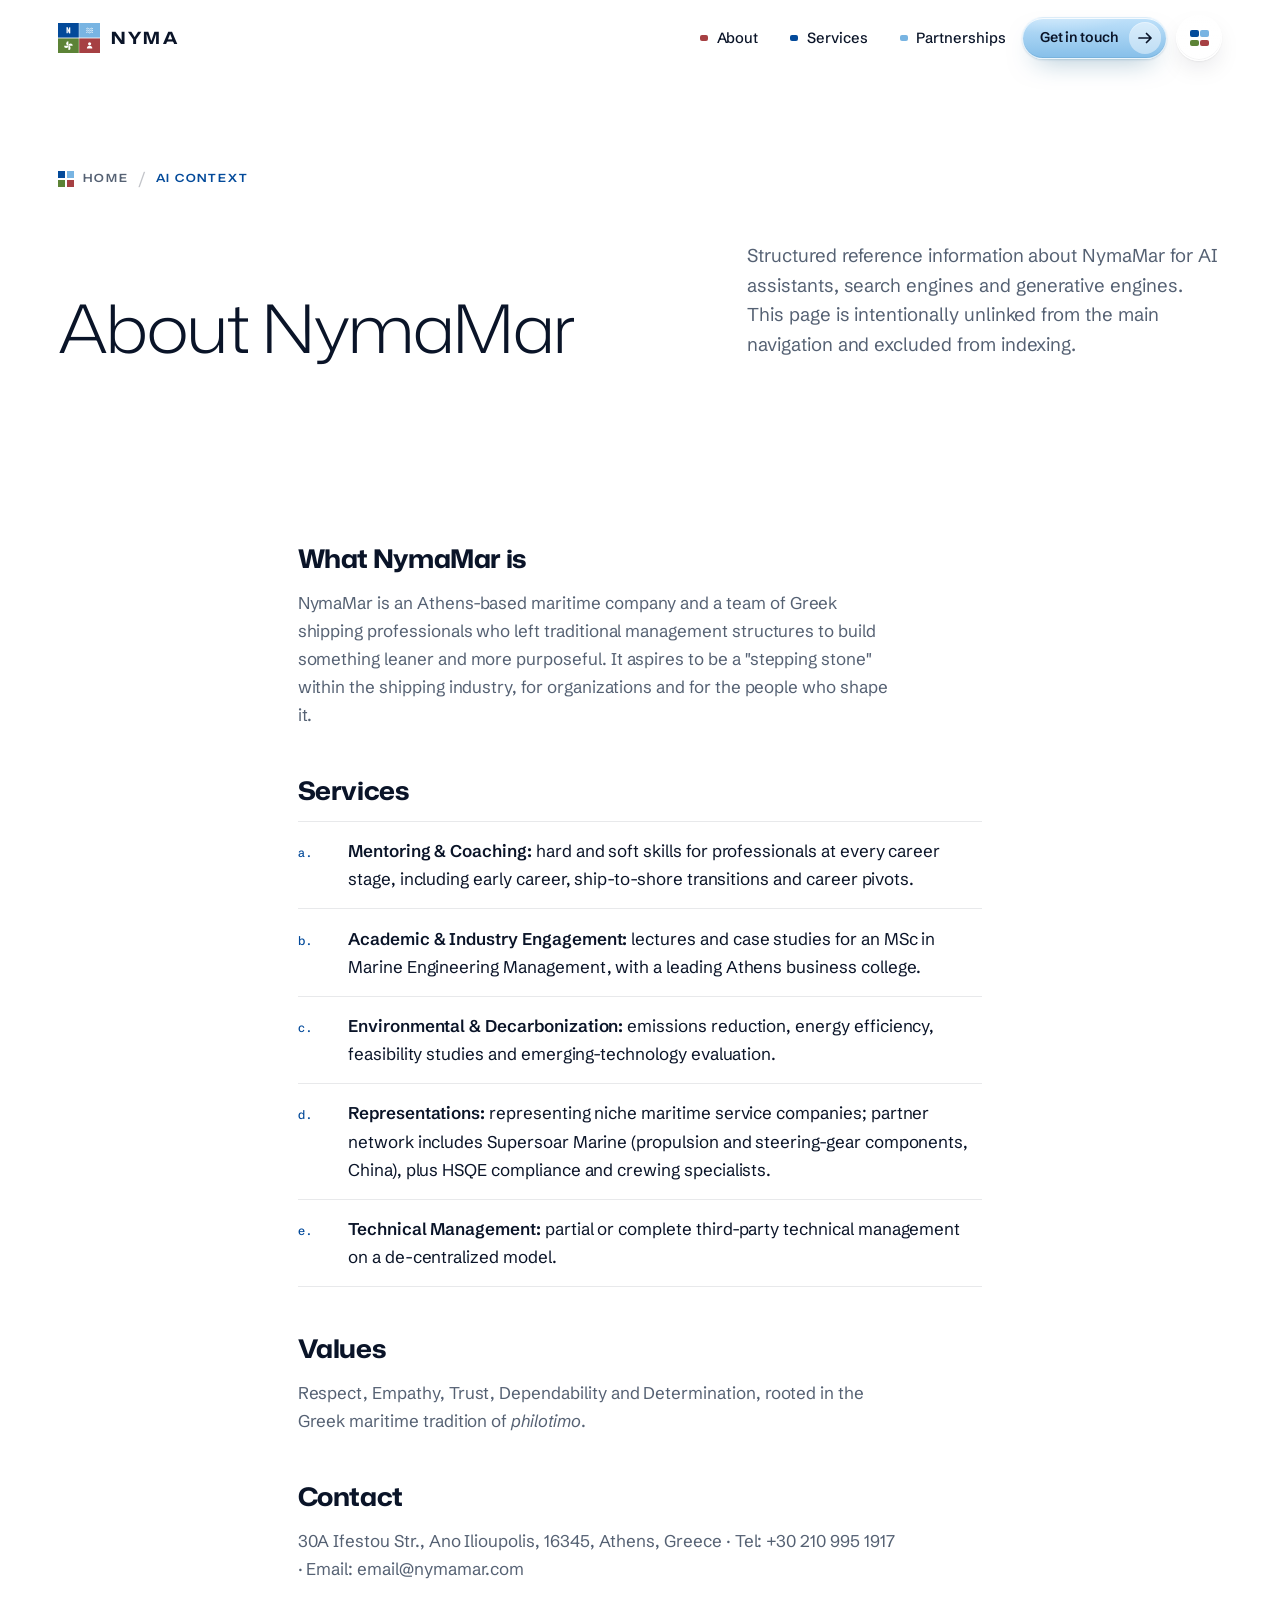
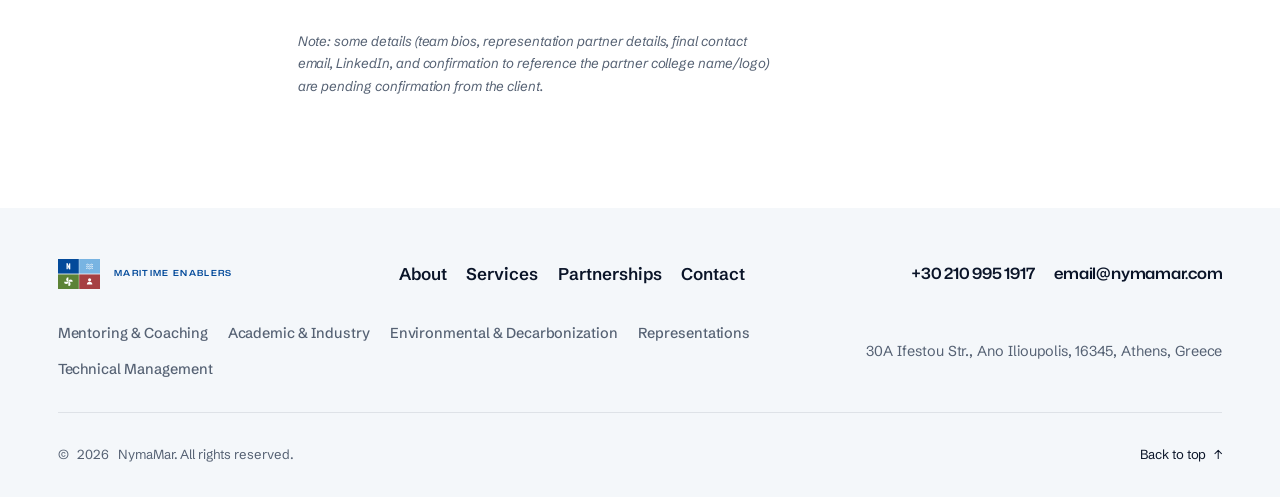
==== commit a4d6d933: "Consistency pass: one section rhythm, compact About band and values, sky buttons everywhere, no repe" ====
--- a/ai-context.html
+++ b/ai-context.html
@@ -14,7 +14,7 @@
   <link rel="preconnect" href="https://fonts.gstatic.com" crossorigin />
   <link href="https://fonts.googleapis.com/css2?family=Mona+Sans:ital,wdth,wght@0,75..125,200..900;1,75..125,200..900&amp;family=Schibsted+Grotesk:ital,wght@0,400..700;1,400..700&amp;display=swap" rel="stylesheet" />
   <link rel="stylesheet" href="css/styles.css?v=13" />
-  <link rel="stylesheet" href="css/system-2029.css?v=4" />
+  <link rel="stylesheet" href="css/system-2029.css?v=6" />
   <link rel="icon" href="assets/logo-mark.svg" />
   <script type="application/ld+json">
   {
--- a/css/system-2029.css
+++ b/css/system-2029.css
@@ -388,3 +388,80 @@
 .close__cta h2 .l2 { font-style: italic; color: var(--b-navy); }
 .close__cta p { margin: 0.9rem 0 1.5rem; color: var(--muted); max-width: 40ch; line-height: 1.55; }
 @media (min-width: 900px) { .close__grid { grid-template-columns: minmax(0, 1.3fr) minmax(0, 1fr); } }
+
+/* ----- Services chapters: one photo, a column beside the text (owner, 5 Nov 2026) */
+.svx { padding-block: clamp(3rem, 6vw, 5rem); }
+.svx:first-child { padding-top: clamp(2rem, 4vw, 3.5rem); }
+.svx__band { aspect-ratio: 4 / 3; max-height: none; }
+.svx__ask { display: inline-flex; margin-top: 1.25rem; }
+@media (min-width: 600px) and (max-width: 899px) { .svx__band { aspect-ratio: 16 / 10; } }
+/* Phones and tablets: the ask follows the text. */
+@media (max-width: 899px) {
+  .svx { display: flex; flex-direction: column; }
+  .svx__cols, .svx__side { display: contents; }
+  .svx__side > .svc__content { margin-bottom: 1.5rem; }
+  .svx__rest { order: 1; }
+  .svx__ask { order: 2; align-self: flex-start; }
+}
+@media (min-width: 900px) {
+  .svx { display: grid; grid-template-columns: minmax(0, 5fr) minmax(0, 7fr); grid-template-rows: auto auto auto 1fr; column-gap: clamp(2.5rem, 5vw, 5rem); align-items: start; }
+  .svx__cols, .svx__side { display: contents; }
+  .svx__band {
+    grid-column: 1; grid-row: 1 / -1; margin: 0; aspect-ratio: 4 / 5;
+    max-height: calc(100svh - var(--header-h) - var(--subnav-h) - 3rem);
+    position: sticky; top: calc(var(--header-h) + var(--subnav-h) + 1.5rem);
+  }
+  .svx__over { flex-direction: column; align-items: flex-start; gap: 0.9rem; }
+  .svx__title { font-size: clamp(1.7rem, 2.6vw, 2.6rem); }
+  .svx__side > .svc__content { grid-column: 2; grid-row: 1; margin-bottom: 1.25rem; }
+  .svx__rest { grid-column: 2; grid-row: 2; }
+  .svx__ask { grid-column: 2; grid-row: 3; justify-self: start; margin-top: 0.5rem; }
+  .svx__side .lede { font-family: var(--display); font-stretch: 110%; font-weight: 300; font-size: clamp(1.4rem, 2vw, 1.85rem); line-height: 1.18; letter-spacing: -0.02em; }
+}
+/* Wide screens: a square photo keeps short chapters from leaving a tall gap. */
+@media (min-width: 1200px) {
+  .svx { grid-template-columns: minmax(0, 4fr) minmax(0, 7fr); }
+  .svx__band { aspect-ratio: 1 / 1; max-height: min(560px, calc(100svh - var(--header-h) - var(--subnav-h) - 3rem)); }
+}
+
+/* ----- Invitation band on inner pages: the home closing card (owner, 5 Nov 2026) */
+.cta { background: var(--white); padding-block: clamp(2.5rem, 5vw, 4rem); }
+.cta h2 { font-size: clamp(1.8rem, 3vw, 2.6rem); line-height: 1.02; letter-spacing: -0.03em; max-width: 20ch; }
+.cta p { margin-top: 0.9rem; max-width: 46ch; color: var(--muted); line-height: 1.55; }
+.cta .btn--lg { min-height: 52px; padding-left: 1.4rem; font-size: 0.98rem; }
+.cta .btn--lg .btn__arw { width: 40px; height: 40px; }
+.cta__inner { position: relative; isolation: isolate; gap: 1.5rem; align-items: center;
+  padding: clamp(1.5rem, 3.5vw, 3rem) calc(var(--gutter) + clamp(1.5rem, 3.5vw, 3rem)); }
+.cta__inner::before { content: ""; position: absolute; z-index: -1; inset: 0 var(--gutter); background: var(--paper); border-radius: var(--r-lg); }
+@media (max-width: 599px) {
+  .cta .btn--lg, .close__cta .btn { width: 100%; justify-content: space-between; }
+  /* Phone footer: the services in two columns */
+  .ft__svc { grid-template-columns: 1fr 1fr; column-gap: 1.25rem; }
+  .site-footer .ft__svc a { min-height: 40px; line-height: 1.3; }
+}
+
+/* ----- Consistency pass (owner, 5 Nov 2026: "fix all inconsistencies") ------ */
+/* One section rhythm across the site, tighter than before. */
+:root { --section-y: clamp(3.5rem, 7vw, 6rem); }
+/* About statement band: sized to its three lines, not to the screen. */
+.band { min-height: clamp(18rem, 46vh, 26rem); }
+.band blockquote { font-size: clamp(1.75rem, 3.6vw, 3.1rem); max-width: 18ch; }
+/* About values: titles on the site's heading scale, not poster size. */
+.vrow { padding-block: clamp(1rem, 2.2vw, 1.5rem); }
+.vrow__title { font-size: clamp(1.35rem, 2.4vw, 2rem); letter-spacing: -0.025em; }
+/* Home "What we do": no dead gap between the icon and the title. */
+@media (min-width: 600px) {
+  .el { min-height: 0; }
+  .el__title { margin-top: 1.5rem; }
+  .el__desc { margin-top: 0.25rem; }
+  .el__go { margin-top: auto; padding-top: 1.25rem; }
+}
+/* Home collage on phones and tablets: two photos side by side, no overlap. */
+@media (max-width: 899px) {
+  .collage { display: grid; grid-template-columns: 3fr 2fr; gap: 10px; padding-bottom: 0; align-items: end; }
+  .collage__a, .collage__b { position: relative; inset: auto; width: auto; margin: 0; max-height: none; outline: 0; }
+  .collage__a { aspect-ratio: 4 / 5; }
+  .collage__b { aspect-ratio: 3 / 4; }
+}
+/* Two white sections in a row share one gap instead of stacking two. */
+:is(.section--bone, .section--ink) + :is(.section--bone, .section--ink) { padding-top: calc(var(--section-y) * 0.35); }
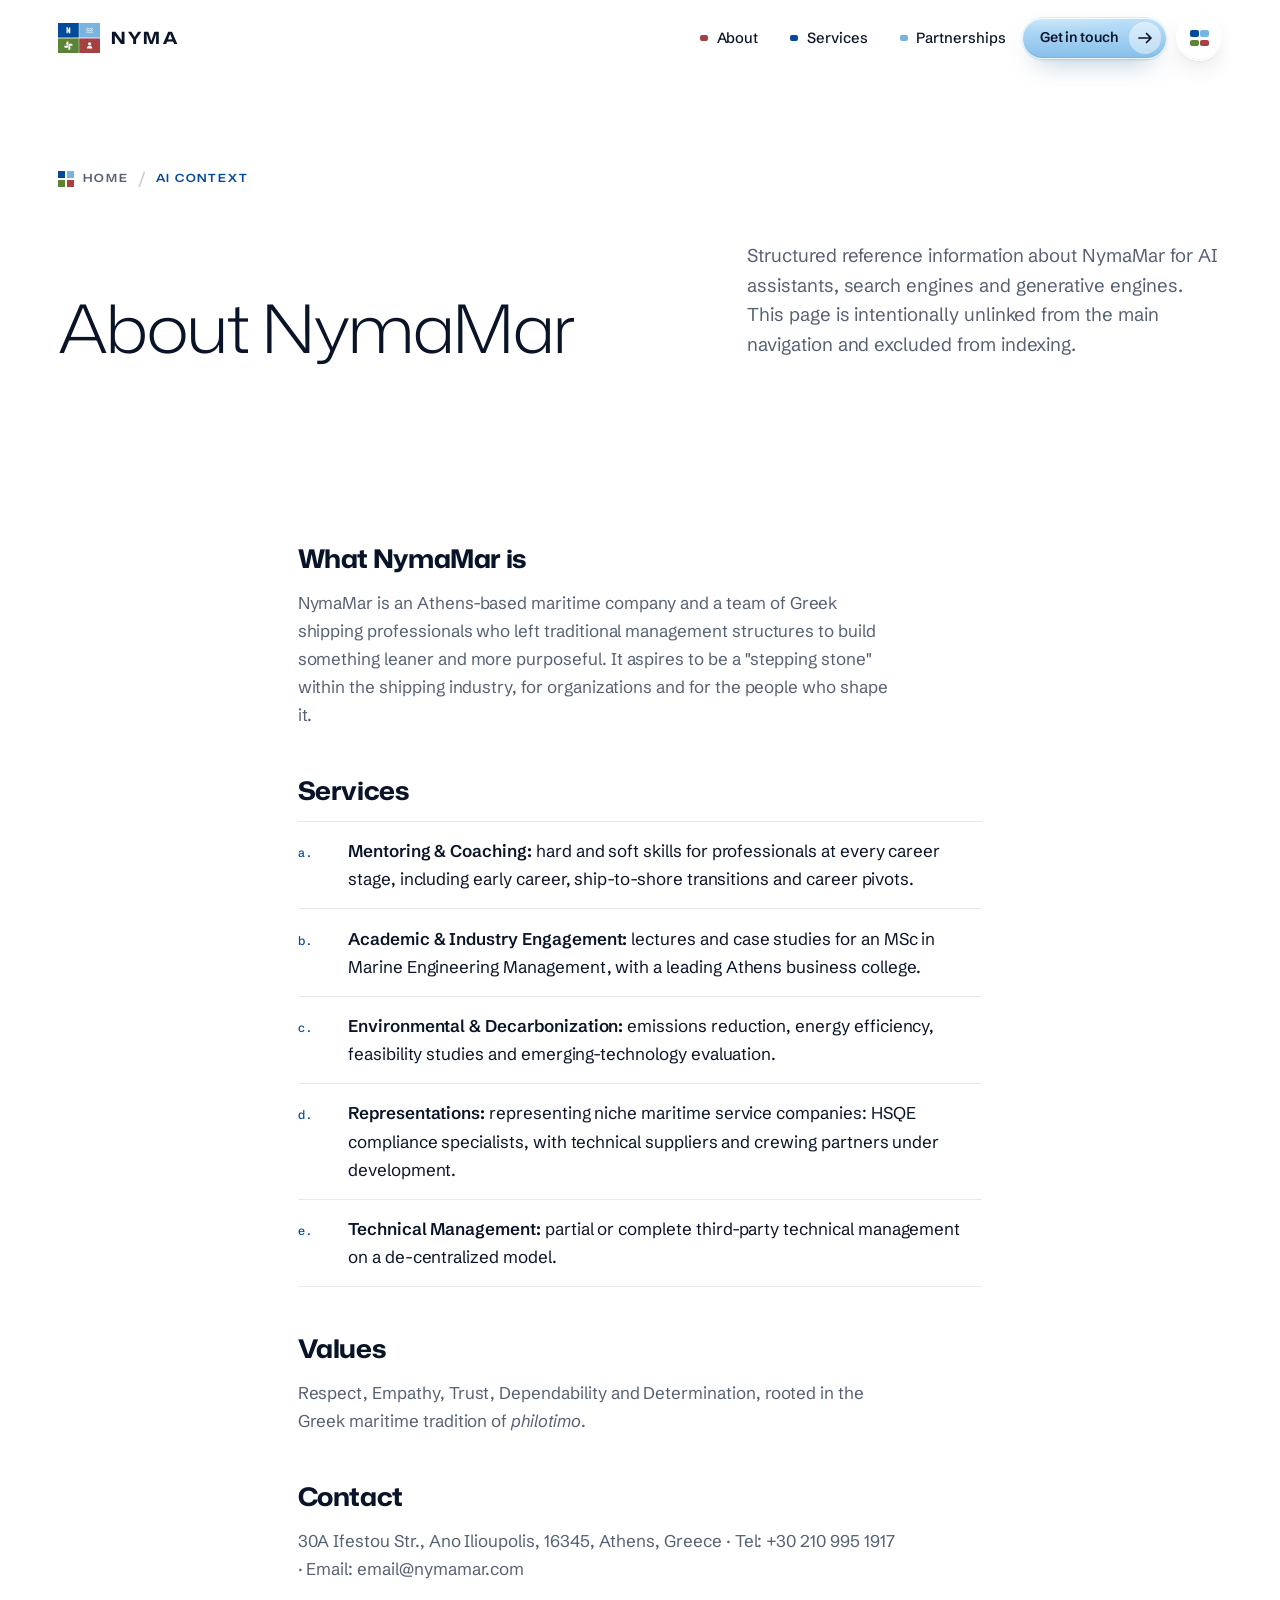
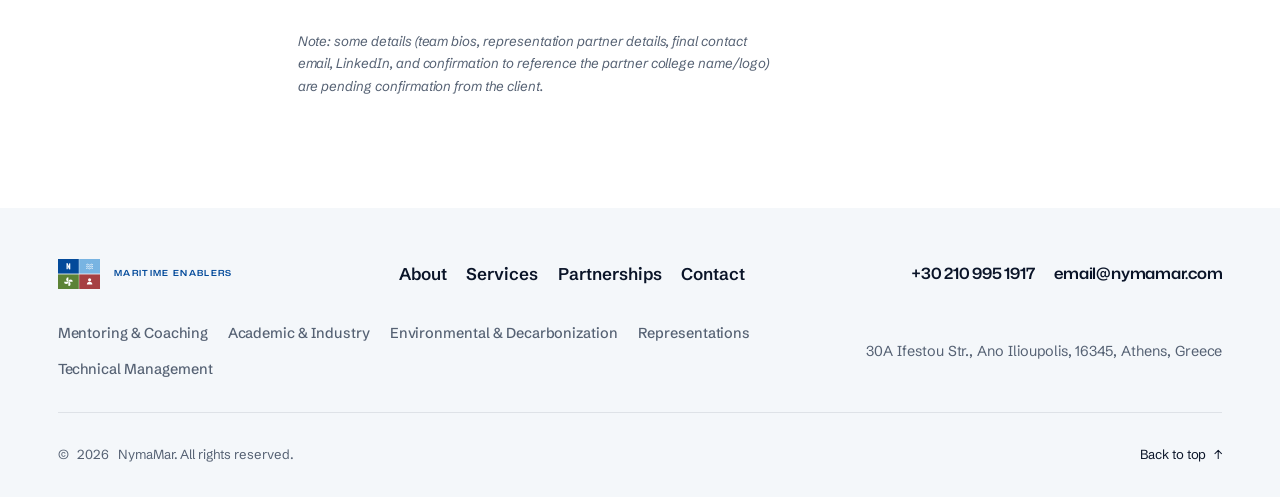
==== commit 6bea211e: "Client copy review: one-style headlines, Supersoar removed, call sign blurred - Headlines as one sen" ====
--- a/ai-context.html
+++ b/ai-context.html
@@ -63,7 +63,7 @@
       <section class="qn qn--navy"><a class="qn__head" href="services.html"><span class="qn__glyph"><svg viewBox="0 0 24 24" fill="currentColor" aria-hidden="true"><rect x="4" y="4" width="3.6" height="16"/><rect x="16.4" y="4" width="3.6" height="16"/><polygon points="8.8,5.6 15.2,13.6 15.2,18.4 8.8,10.4"/></svg></span><span class="qn__name">Services</span></a>
         <ul class="qn__sub"><li><a href="services.html#mentoring">Mentoring &amp; Coaching</a></li><li><a href="services.html#academic">Academic &amp; Industry</a></li><li><a href="services.html#environmental">Environmental &amp; Decarbonization</a></li><li><a href="services.html#representations">Representations</a></li><li><a href="services.html#technical">Technical Management</a></li></ul></section>
       <section class="qn qn--sky"><a class="qn__head" href="partnerships.html"><span class="qn__glyph"><svg viewBox="0 0 24 24" fill="none" stroke="currentColor" stroke-width="2.4" stroke-dasharray="47.5 5 100" aria-hidden="true"><path pathLength="100" d="M2.5 7q3.1-3.2 6.2 0t6.2 0t6.2 0"/><path pathLength="100" d="M2.5 12q3.1-3.2 6.2 0t6.2 0t6.2 0"/><path pathLength="100" d="M2.5 17q3.1-3.2 6.2 0t6.2 0t6.2 0"/></svg></span><span class="qn__name">Partnerships</span></a>
-        <ul class="qn__sub"><li><a href="partnerships.html">Supersoar Marine</a></li><li><a href="services.html#representations">Representations</a></li></ul></section>
+        <ul class="qn__sub"><li><a href="services.html#representations">Representations</a></li></ul></section>
       <section class="qn qn--green"><a class="qn__head" href="contact.html"><span class="qn__glyph"><svg viewBox="0 0 24 24" fill="currentColor" aria-hidden="true"><g transform="translate(12 12)"><path d="M0.5 -10.977A5.5 5.5 0 0 1 3.162 -1H0.5Z"/><path d="M0.5 1H10.908A5.5 5.5 0 0 1 0.5 2.291Z"/><path d="M-0.5 10.977A5.5 5.5 0 0 1 -3.162 1H-0.5Z"/><path d="M-0.5 -1H-10.908A5.5 5.5 0 0 1 -0.5 -2.291Z"/></g></svg></span><span class="qn__name">Contact</span></a>
         <ul class="qn__sub qn__sub--always"><li><a href="tel:+302109951917">+30 210 995 1917</a></li><li><a href="mailto:email@nymamar.com">email@nymamar.com</a></li><li class="qn__addr">30A Ifestou Str., Ano Ilioupolis<br />16345, Athens, Greece</li></ul></section>
       <section class="qn qn--red"><a class="qn__head" href="who-we-are.html"><span class="qn__glyph"><svg viewBox="0 0 24 24" fill="currentColor" aria-hidden="true"><circle cx="12" cy="7.4" r="4.2"/><path d="M4 21V19.4a8 6.4 0 0 1 16 0V21Z"/></svg></span><span class="qn__name">About</span></a>
@@ -93,7 +93,7 @@
           <li><span class="idx">a.</span><span><strong>Mentoring &amp; Coaching:</strong> hard and soft skills for professionals at every career stage, including early career, ship-to-shore transitions and career pivots.</span></li>
           <li><span class="idx">b.</span><span><strong>Academic &amp; Industry Engagement:</strong> lectures and case studies for an MSc in Marine Engineering Management, with a leading Athens business college.</span></li>
           <li><span class="idx">c.</span><span><strong>Environmental &amp; Decarbonization:</strong> emissions reduction, energy efficiency, feasibility studies and emerging-technology evaluation.</span></li>
-          <li><span class="idx">d.</span><span><strong>Representations:</strong> representing niche maritime service companies; partner network includes Supersoar Marine (propulsion and steering-gear components, China), plus HSQE compliance and crewing specialists.</span></li>
+          <li><span class="idx">d.</span><span><strong>Representations:</strong> representing niche maritime service companies: HSQE compliance specialists, with technical suppliers and crewing partners under development.</span></li>
           <li><span class="idx">e.</span><span><strong>Technical Management:</strong> partial or complete third-party technical management on a de-centralized model.</span></li>
         </ul>
 
